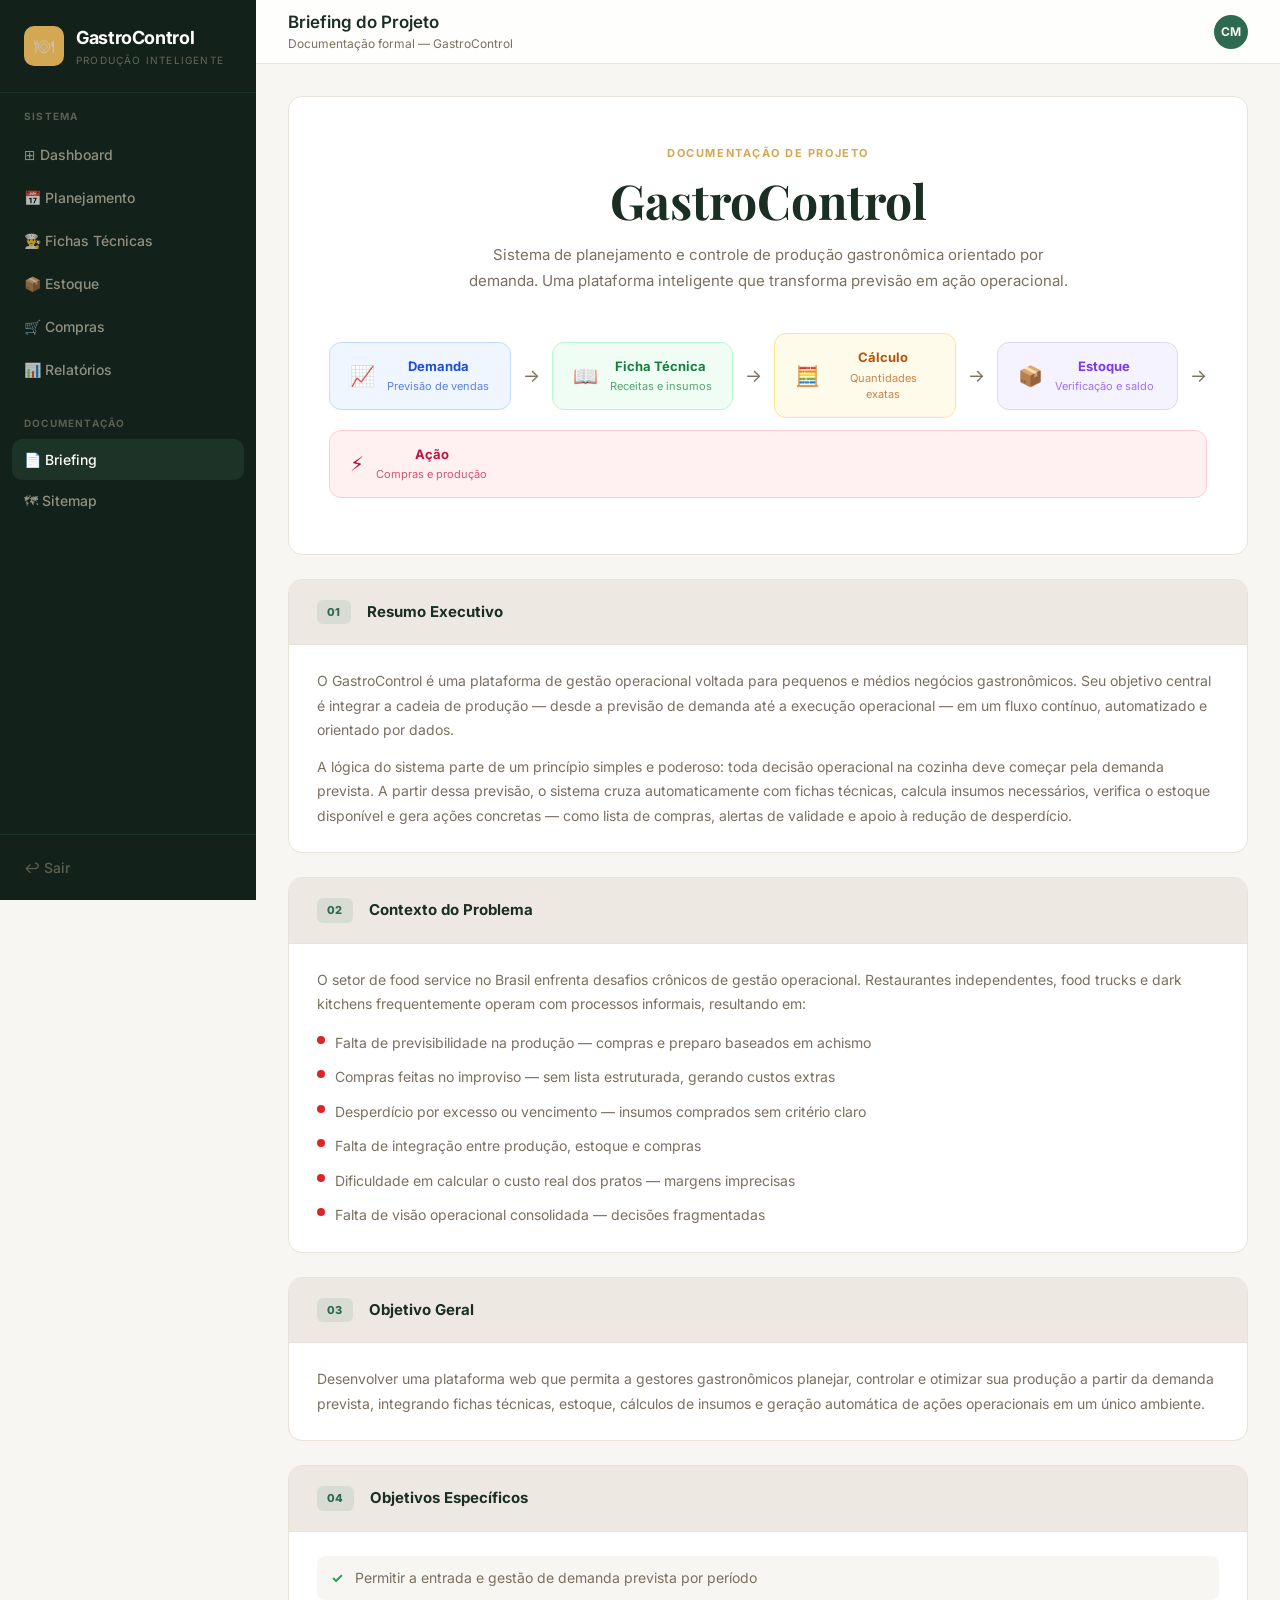
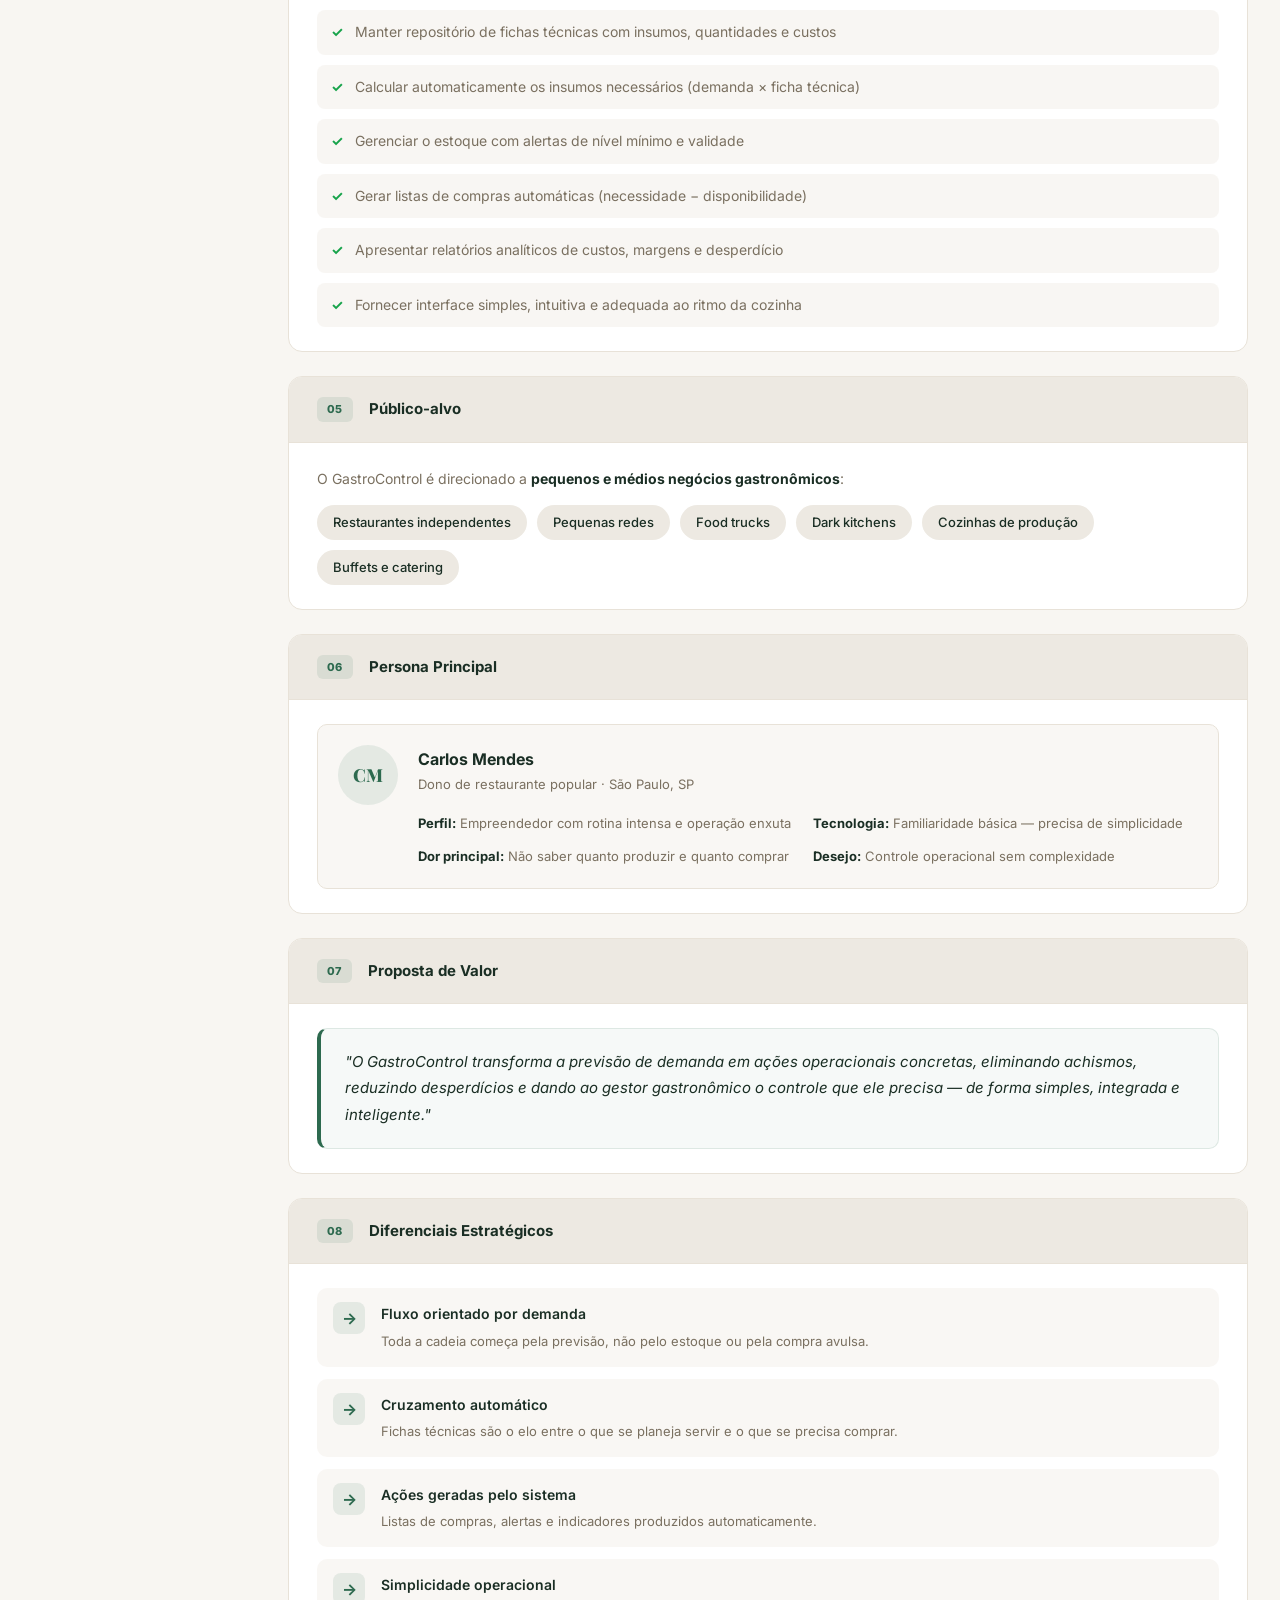
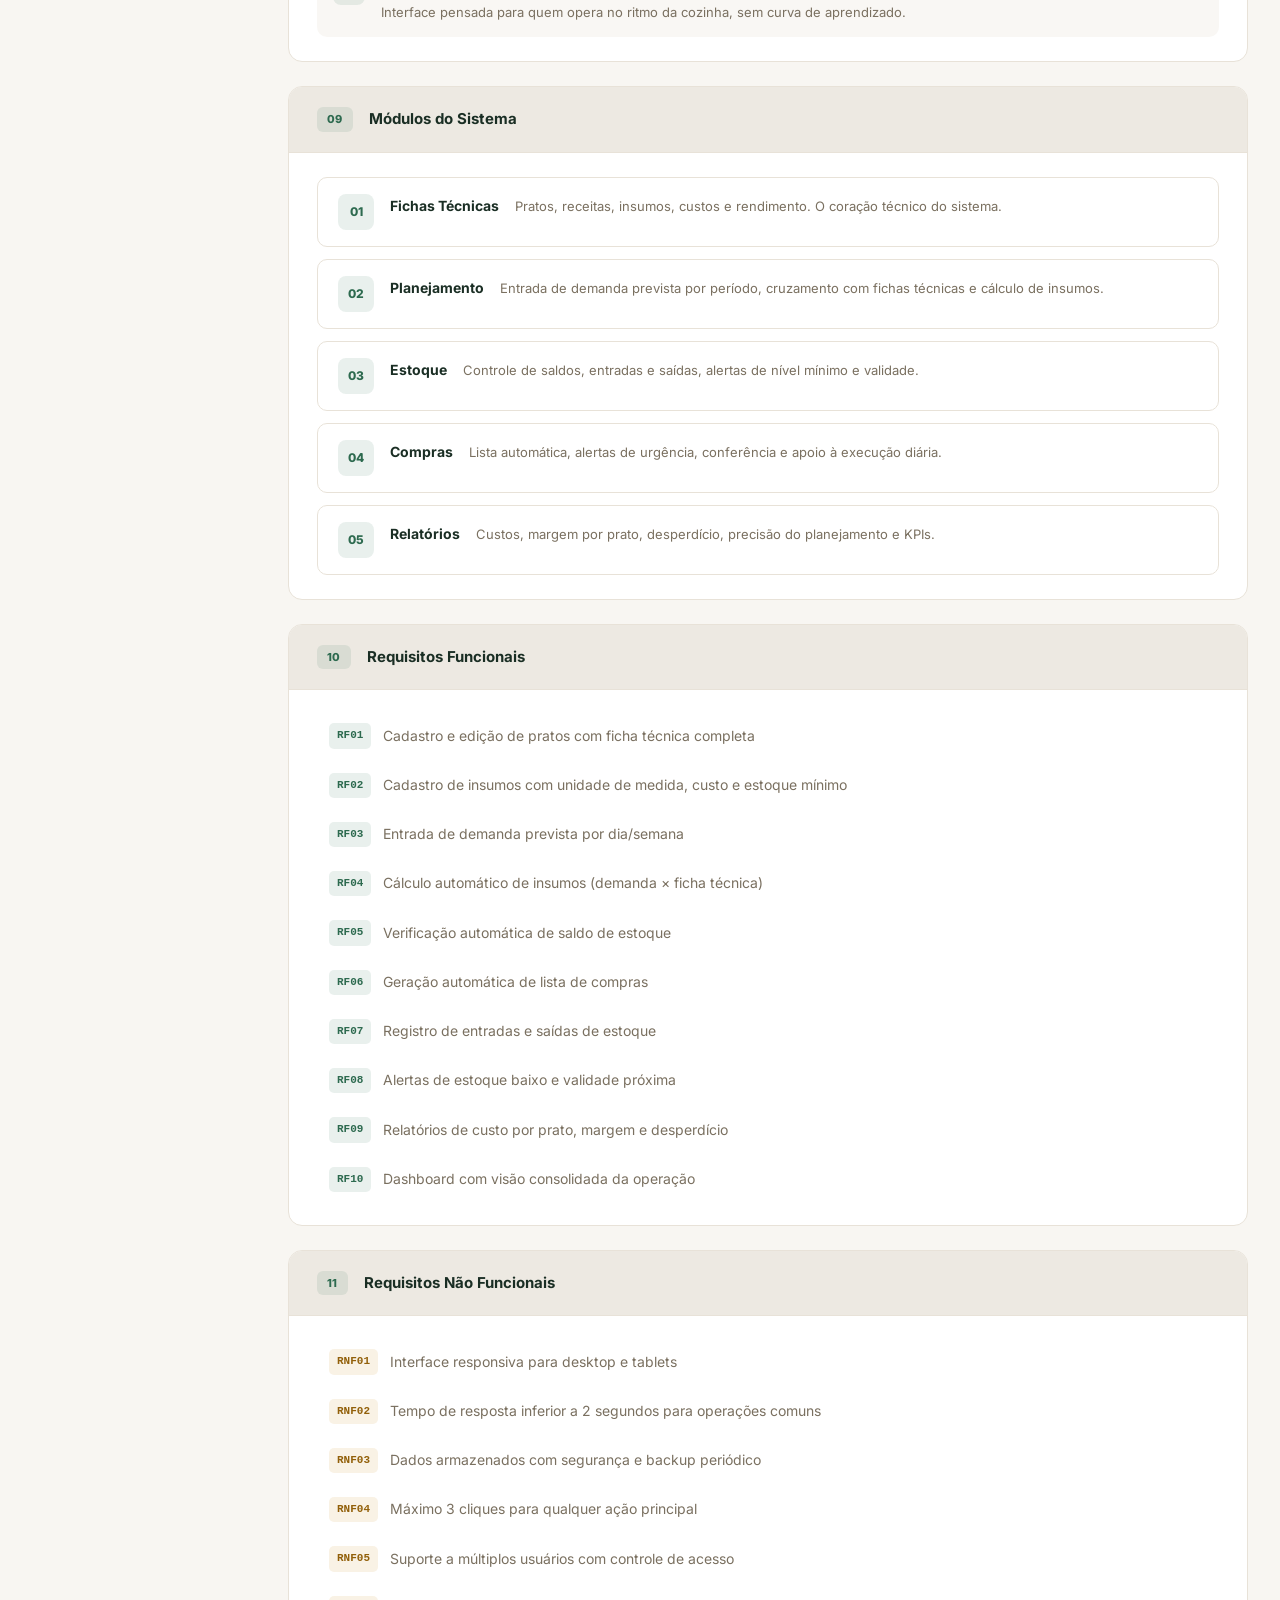
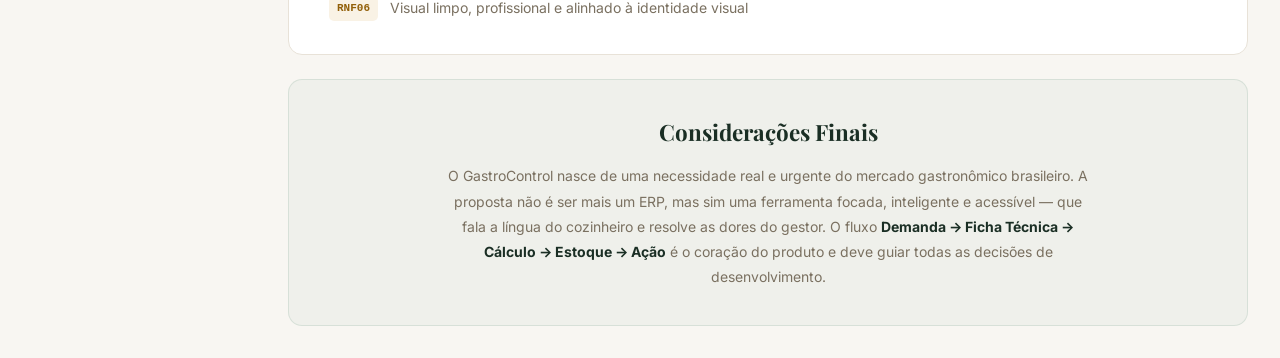
==== briefing.html @ 7a4ab34c "Initial commit: GastroControl prototype with all components" ====
<!DOCTYPE html>
<html lang="pt-BR">
<head>
  <meta charset="UTF-8" />
  <meta name="viewport" content="width=device-width, initial-scale=1.0" />
  <title>GastroControl — Briefing</title>
  <link rel="stylesheet" href="css/style.css" />
  <link href="https://fonts.googleapis.com/css2?family=Inter:wght@300;400;500;600;700;800&family=Playfair+Display:wght@400;500;600;700&display=swap" rel="stylesheet" />
</head>
<body class="app-page">

  <aside class="sidebar">
    <div class="sidebar__brand">
      <div class="brand-icon">🍽</div>
      <div>
        <div class="brand-name">GastroControl</div>
        <div class="brand-tagline">Produção inteligente</div>
      </div>
    </div>
    <nav class="sidebar__nav">
      <p class="nav-section-label">Sistema</p>
      <a href="dashboard.html" class="nav-item">⊞ Dashboard</a>
      <a href="planejamento.html" class="nav-item">📅 Planejamento</a>
      <a href="pratos.html" class="nav-item">👨‍🍳 Fichas Técnicas</a>
      <a href="estoque.html" class="nav-item">📦 Estoque</a>
      <a href="compras.html" class="nav-item">🛒 Compras</a>
      <a href="relatorios.html" class="nav-item">📊 Relatórios</a>
      <div style="margin-top: 24px;">
        <p class="nav-section-label">Documentação</p>
        <a href="briefing.html" class="nav-item active">📄 Briefing</a>
        <a href="sitemap.html" class="nav-item">🗺 Sitemap</a>
      </div>
    </nav>
    <div class="sidebar__footer">
      <a href="index.html" class="nav-item nav-item--logout">↩ Sair</a>
    </div>
  </aside>

  <main class="main-content">
    <header class="app-header">
      <div class="header-left">
        <h2 class="header-title">Briefing do Projeto</h2>
        <p class="header-subtitle">Documentação formal — GastroControl</p>
      </div>
      <div class="header-right">
        <div class="user-avatar">CM</div>
      </div>
    </header>

    <div class="page-content">

      <!-- Hero do briefing -->
      <div class="briefing-hero">
        <p class="briefing-hero__eyebrow">Documentação de Projeto</p>
        <h1 class="briefing-hero__title">GastroControl</h1>
        <p class="briefing-hero__sub">
          Sistema de planejamento e controle de produção gastronômica orientado por demanda.
          Uma plataforma inteligente que transforma previsão em ação operacional.
        </p>
        <!-- Fluxo central -->
        <div class="flow-diagram" style="justify-content: center; margin-top: 24px;">
          <div class="flow-step flow-step--blue"><span class="flow-step__icon">📈</span><div><div class="flow-step__title">Demanda</div><div class="flow-step__desc">Previsão de vendas</div></div></div>
          <span class="flow-arrow">→</span>
          <div class="flow-step flow-step--green"><span class="flow-step__icon">📖</span><div><div class="flow-step__title">Ficha Técnica</div><div class="flow-step__desc">Receitas e insumos</div></div></div>
          <span class="flow-arrow">→</span>
          <div class="flow-step flow-step--amber"><span class="flow-step__icon">🧮</span><div><div class="flow-step__title">Cálculo</div><div class="flow-step__desc">Quantidades exatas</div></div></div>
          <span class="flow-arrow">→</span>
          <div class="flow-step flow-step--purple"><span class="flow-step__icon">📦</span><div><div class="flow-step__title">Estoque</div><div class="flow-step__desc">Verificação e saldo</div></div></div>
          <span class="flow-arrow">→</span>
          <div class="flow-step flow-step--rose"><span class="flow-step__icon">⚡</span><div><div class="flow-step__title">Ação</div><div class="flow-step__desc">Compras e produção</div></div></div>
        </div>
      </div>

      <!-- Seção 01: Resumo Executivo -->
      <div class="briefing-section">
        <div class="briefing-section__header">
          <div class="briefing-section__num">01</div>
          <div>
            <p class="briefing-section__eyebrow">Resumo Executivo</p>
          </div>
        </div>
        <div class="briefing-section__body">
          <p>O GastroControl é uma plataforma de gestão operacional voltada para pequenos e médios negócios gastronômicos. Seu objetivo central é integrar a cadeia de produção — desde a previsão de demanda até a execução operacional — em um fluxo contínuo, automatizado e orientado por dados.</p>
          <p style="margin-top:12px;">A lógica do sistema parte de um princípio simples e poderoso: toda decisão operacional na cozinha deve começar pela demanda prevista. A partir dessa previsão, o sistema cruza automaticamente com fichas técnicas, calcula insumos necessários, verifica o estoque disponível e gera ações concretas — como lista de compras, alertas de validade e apoio à redução de desperdício.</p>
        </div>
      </div>

      <!-- Seção 02: Problema -->
      <div class="briefing-section">
        <div class="briefing-section__header">
          <div class="briefing-section__num">02</div>
          <div><p class="briefing-section__eyebrow">Contexto do Problema</p></div>
        </div>
        <div class="briefing-section__body">
          <p>O setor de food service no Brasil enfrenta desafios crônicos de gestão operacional. Restaurantes independentes, food trucks e dark kitchens frequentemente operam com processos informais, resultando em:</p>
          <ul class="briefing-list">
            <li><span class="briefing-list__dot briefing-list__dot--red"></span>Falta de previsibilidade na produção — compras e preparo baseados em achismo</li>
            <li><span class="briefing-list__dot briefing-list__dot--red"></span>Compras feitas no improviso — sem lista estruturada, gerando custos extras</li>
            <li><span class="briefing-list__dot briefing-list__dot--red"></span>Desperdício por excesso ou vencimento — insumos comprados sem critério claro</li>
            <li><span class="briefing-list__dot briefing-list__dot--red"></span>Falta de integração entre produção, estoque e compras</li>
            <li><span class="briefing-list__dot briefing-list__dot--red"></span>Dificuldade em calcular o custo real dos pratos — margens imprecisas</li>
            <li><span class="briefing-list__dot briefing-list__dot--red"></span>Falta de visão operacional consolidada — decisões fragmentadas</li>
          </ul>
        </div>
      </div>

      <!-- Seção 03: Objetivo Geral -->
      <div class="briefing-section">
        <div class="briefing-section__header">
          <div class="briefing-section__num">03</div>
          <div><p class="briefing-section__eyebrow">Objetivo Geral</p></div>
        </div>
        <div class="briefing-section__body">
          <p>Desenvolver uma plataforma web que permita a gestores gastronômicos planejar, controlar e otimizar sua produção a partir da demanda prevista, integrando fichas técnicas, estoque, cálculos de insumos e geração automática de ações operacionais em um único ambiente.</p>
        </div>
      </div>

      <!-- Seção 04: Objetivos Específicos -->
      <div class="briefing-section">
        <div class="briefing-section__header">
          <div class="briefing-section__num">04</div>
          <div><p class="briefing-section__eyebrow">Objetivos Específicos</p></div>
        </div>
        <div class="briefing-section__body">
          <div class="briefing-checklist">
            <div class="briefing-check-item"><span class="briefing-check">✓</span>Permitir a entrada e gestão de demanda prevista por período</div>
            <div class="briefing-check-item"><span class="briefing-check">✓</span>Manter repositório de fichas técnicas com insumos, quantidades e custos</div>
            <div class="briefing-check-item"><span class="briefing-check">✓</span>Calcular automaticamente os insumos necessários (demanda × ficha técnica)</div>
            <div class="briefing-check-item"><span class="briefing-check">✓</span>Gerenciar o estoque com alertas de nível mínimo e validade</div>
            <div class="briefing-check-item"><span class="briefing-check">✓</span>Gerar listas de compras automáticas (necessidade − disponibilidade)</div>
            <div class="briefing-check-item"><span class="briefing-check">✓</span>Apresentar relatórios analíticos de custos, margens e desperdício</div>
            <div class="briefing-check-item"><span class="briefing-check">✓</span>Fornecer interface simples, intuitiva e adequada ao ritmo da cozinha</div>
          </div>
        </div>
      </div>

      <!-- Seção 05: Público-alvo -->
      <div class="briefing-section">
        <div class="briefing-section__header">
          <div class="briefing-section__num">05</div>
          <div><p class="briefing-section__eyebrow">Público-alvo</p></div>
        </div>
        <div class="briefing-section__body">
          <p>O GastroControl é direcionado a <strong>pequenos e médios negócios gastronômicos</strong>:</p>
          <div class="briefing-tags">
            <span class="briefing-tag">Restaurantes independentes</span>
            <span class="briefing-tag">Pequenas redes</span>
            <span class="briefing-tag">Food trucks</span>
            <span class="briefing-tag">Dark kitchens</span>
            <span class="briefing-tag">Cozinhas de produção</span>
            <span class="briefing-tag">Buffets e catering</span>
          </div>
        </div>
      </div>

      <!-- Seção 06: Persona -->
      <div class="briefing-section">
        <div class="briefing-section__header">
          <div class="briefing-section__num">06</div>
          <div><p class="briefing-section__eyebrow">Persona Principal</p></div>
        </div>
        <div class="briefing-section__body">
          <div class="persona-card">
            <div class="persona-avatar">CM</div>
            <div class="persona-info">
              <div class="persona-name">Carlos Mendes</div>
              <div class="persona-role">Dono de restaurante popular · São Paulo, SP</div>
              <div class="persona-grid">
                <div class="persona-item"><strong>Perfil:</strong> Empreendedor com rotina intensa e operação enxuta</div>
                <div class="persona-item"><strong>Tecnologia:</strong> Familiaridade básica — precisa de simplicidade</div>
                <div class="persona-item"><strong>Dor principal:</strong> Não saber quanto produzir e quanto comprar</div>
                <div class="persona-item"><strong>Desejo:</strong> Controle operacional sem complexidade</div>
              </div>
            </div>
          </div>
        </div>
      </div>

      <!-- Seção 07: Proposta de Valor -->
      <div class="briefing-section">
        <div class="briefing-section__header">
          <div class="briefing-section__num">07</div>
          <div><p class="briefing-section__eyebrow">Proposta de Valor</p></div>
        </div>
        <div class="briefing-section__body">
          <div class="briefing-quote">
            "O GastroControl transforma a previsão de demanda em ações operacionais concretas, eliminando achismos, reduzindo desperdícios e dando ao gestor gastronômico o controle que ele precisa — de forma simples, integrada e inteligente."
          </div>
        </div>
      </div>

      <!-- Seção 08: Diferencial -->
      <div class="briefing-section">
        <div class="briefing-section__header">
          <div class="briefing-section__num">08</div>
          <div><p class="briefing-section__eyebrow">Diferenciais Estratégicos</p></div>
        </div>
        <div class="briefing-section__body">
          <div class="briefing-differentials">
            <div class="differential-item">
              <div class="differential-icon">→</div>
              <div>
                <div class="differential-title">Fluxo orientado por demanda</div>
                <div class="differential-desc">Toda a cadeia começa pela previsão, não pelo estoque ou pela compra avulsa.</div>
              </div>
            </div>
            <div class="differential-item">
              <div class="differential-icon">→</div>
              <div>
                <div class="differential-title">Cruzamento automático</div>
                <div class="differential-desc">Fichas técnicas são o elo entre o que se planeja servir e o que se precisa comprar.</div>
              </div>
            </div>
            <div class="differential-item">
              <div class="differential-icon">→</div>
              <div>
                <div class="differential-title">Ações geradas pelo sistema</div>
                <div class="differential-desc">Listas de compras, alertas e indicadores produzidos automaticamente.</div>
              </div>
            </div>
            <div class="differential-item">
              <div class="differential-icon">→</div>
              <div>
                <div class="differential-title">Simplicidade operacional</div>
                <div class="differential-desc">Interface pensada para quem opera no ritmo da cozinha, sem curva de aprendizado.</div>
              </div>
            </div>
          </div>
        </div>
      </div>

      <!-- Seção 09: Módulos -->
      <div class="briefing-section">
        <div class="briefing-section__header">
          <div class="briefing-section__num">09</div>
          <div><p class="briefing-section__eyebrow">Módulos do Sistema</p></div>
        </div>
        <div class="briefing-section__body">
          <div class="modules-grid">
            <div class="module-card">
              <div class="module-num">01</div>
              <div class="module-name">Fichas Técnicas</div>
              <div class="module-desc">Pratos, receitas, insumos, custos e rendimento. O coração técnico do sistema.</div>
            </div>
            <div class="module-card">
              <div class="module-num">02</div>
              <div class="module-name">Planejamento</div>
              <div class="module-desc">Entrada de demanda prevista por período, cruzamento com fichas técnicas e cálculo de insumos.</div>
            </div>
            <div class="module-card">
              <div class="module-num">03</div>
              <div class="module-name">Estoque</div>
              <div class="module-desc">Controle de saldos, entradas e saídas, alertas de nível mínimo e validade.</div>
            </div>
            <div class="module-card">
              <div class="module-num">04</div>
              <div class="module-name">Compras</div>
              <div class="module-desc">Lista automática, alertas de urgência, conferência e apoio à execução diária.</div>
            </div>
            <div class="module-card">
              <div class="module-num">05</div>
              <div class="module-name">Relatórios</div>
              <div class="module-desc">Custos, margem por prato, desperdício, precisão do planejamento e KPIs.</div>
            </div>
          </div>
        </div>
      </div>

      <!-- Seção 10: Requisitos Funcionais -->
      <div class="briefing-section">
        <div class="briefing-section__header">
          <div class="briefing-section__num">10</div>
          <div><p class="briefing-section__eyebrow">Requisitos Funcionais</p></div>
        </div>
        <div class="briefing-section__body">
          <div class="req-list">
            <div class="req-item"><span class="req-code">RF01</span> Cadastro e edição de pratos com ficha técnica completa</div>
            <div class="req-item"><span class="req-code">RF02</span> Cadastro de insumos com unidade de medida, custo e estoque mínimo</div>
            <div class="req-item"><span class="req-code">RF03</span> Entrada de demanda prevista por dia/semana</div>
            <div class="req-item"><span class="req-code">RF04</span> Cálculo automático de insumos (demanda × ficha técnica)</div>
            <div class="req-item"><span class="req-code">RF05</span> Verificação automática de saldo de estoque</div>
            <div class="req-item"><span class="req-code">RF06</span> Geração automática de lista de compras</div>
            <div class="req-item"><span class="req-code">RF07</span> Registro de entradas e saídas de estoque</div>
            <div class="req-item"><span class="req-code">RF08</span> Alertas de estoque baixo e validade próxima</div>
            <div class="req-item"><span class="req-code">RF09</span> Relatórios de custo por prato, margem e desperdício</div>
            <div class="req-item"><span class="req-code">RF10</span> Dashboard com visão consolidada da operação</div>
          </div>
        </div>
      </div>

      <!-- Seção 11: Requisitos Não Funcionais -->
      <div class="briefing-section">
        <div class="briefing-section__header">
          <div class="briefing-section__num">11</div>
          <div><p class="briefing-section__eyebrow">Requisitos Não Funcionais</p></div>
        </div>
        <div class="briefing-section__body">
          <div class="req-list">
            <div class="req-item"><span class="req-code req-code--accent">RNF01</span> Interface responsiva para desktop e tablets</div>
            <div class="req-item"><span class="req-code req-code--accent">RNF02</span> Tempo de resposta inferior a 2 segundos para operações comuns</div>
            <div class="req-item"><span class="req-code req-code--accent">RNF03</span> Dados armazenados com segurança e backup periódico</div>
            <div class="req-item"><span class="req-code req-code--accent">RNF04</span> Máximo 3 cliques para qualquer ação principal</div>
            <div class="req-item"><span class="req-code req-code--accent">RNF05</span> Suporte a múltiplos usuários com controle de acesso</div>
            <div class="req-item"><span class="req-code req-code--accent">RNF06</span> Visual limpo, profissional e alinhado à identidade visual</div>
          </div>
        </div>
      </div>

      <!-- Considerações finais -->
      <div class="briefing-closing">
        <h3 class="briefing-closing__title">Considerações Finais</h3>
        <p class="briefing-closing__text">
          O GastroControl nasce de uma necessidade real e urgente do mercado gastronômico brasileiro.
          A proposta não é ser mais um ERP, mas sim uma ferramenta focada, inteligente e acessível —
          que fala a língua do cozinheiro e resolve as dores do gestor. O fluxo
          <strong>Demanda → Ficha Técnica → Cálculo → Estoque → Ação</strong>
          é o coração do produto e deve guiar todas as decisões de desenvolvimento.
        </p>
      </div>

    </div>
  </main>

  <script defer src="js/app.js"></script>
</body>
</html>
---- css/style.css ----
/* ============================================
   GASTROCONTROL — CSS GLOBAL
   Design system completo para o protótipo
   ============================================ */

/* -- Google Fonts (fallback local) -- */
@import url('https://fonts.googleapis.com/css2?family=Inter:wght@300;400;500;600;700;800&family=Playfair+Display:wght@400;500;600;700&display=swap');

/* -- Reset e Base -- */
*, *::before, *::after {
  box-sizing: border-box;
  margin: 0;
  padding: 0;
}

:root {
  /* Paleta */
  --color-bg:          #F8F6F2;
  --color-card:        #FFFFFF;
  --color-border:      #E8E2D8;
  --color-primary:     #2D6A4F;
  --color-primary-fg:  #F8F6F2;
  --color-accent:      #D4A853;
  --color-accent-fg:   #1A2E24;
  --color-muted:       #EDE9E2;
  --color-muted-fg:    #7A7060;
  --color-foreground:  #1A2E24;
  --color-danger:      #DC2626;
  --color-warning:     #D97706;
  --color-success:     #16A34A;

  /* Sidebar */
  --sidebar-bg:        #12211A;
  --sidebar-fg:        #C8BFA8;
  --sidebar-active:    #1E3328;
  --sidebar-accent:    #D4A853;
  --sidebar-border:    #1E3328;

  /* Tipografia */
  --font-body:   'Inter', system-ui, sans-serif;
  --font-display:'Playfair Display', Georgia, serif;

  /* Espaçamento */
  --radius:      10px;
  --radius-lg:   14px;
  --sidebar-w:   256px;
  --header-h:    64px;
}

html { font-size: 16px; }

body {
  font-family: var(--font-body);
  background: var(--color-bg);
  color: var(--color-foreground);
  line-height: 1.5;
  -webkit-font-smoothing: antialiased;
}

a { text-decoration: none; color: inherit; }

/* ============================================
   UTILITÁRIOS
   ============================================ */
.text-center   { text-align: center; }
.text-right    { text-align: right; }
.text-muted    { color: var(--color-muted-fg); }
.font-bold     { font-weight: 700; }
.font-medium   { font-weight: 500; }
.line-through  { text-decoration: line-through; }

/* ============================================
   PÁGINA DE LOGIN
   ============================================ */
.login-page {
  background: var(--color-bg);
  min-height: 100vh;
}

.login-wrapper {
  display: flex;
  min-height: 100vh;
}

/* Painel esquerdo */
.login-left {
  display: none;
  width: 50%;
  background: var(--color-primary);
  position: relative;
  overflow: hidden;
  flex-direction: column;
  justify-content: space-between;
}

@media (min-width: 1024px) {
  .login-left { display: flex; }
}

.login-left__bg {
  position: absolute;
  inset: 0;
  pointer-events: none;
}

.login-left__bg::before,
.login-left__bg::after {
  content: '';
  position: absolute;
  border-radius: 50%;
  border: 1px solid rgba(248,246,242,0.15);
}
.login-left__bg::before { width: 500px; height: 500px; top: -80px; left: -100px; }
.login-left__bg::after  { width: 700px; height: 700px; bottom: -200px; right: -200px; }

.login-left__content {
  position: relative;
  z-index: 1;
  padding: 48px;
  display: flex;
  flex-direction: column;
  justify-content: space-between;
  height: 100%;
}

.login-left__hero h2 {
  font-family: var(--font-display);
  font-size: 2.5rem;
  color: #fff;
  line-height: 1.2;
  margin-bottom: 16px;
}

.login-left__hero p {
  color: rgba(255,255,255,0.7);
  max-width: 400px;
  line-height: 1.7;
  margin-bottom: 24px;
}

.login-left__footer {
  font-size: 12px;
  color: rgba(255,255,255,0.35);
}

/* Flow pills */
.flow-pills {
  display: flex;
  align-items: center;
  flex-wrap: wrap;
  gap: 8px;
}

.pill {
  padding: 4px 12px;
  border-radius: 999px;
  background: rgba(212,168,83,0.2);
  color: var(--color-accent);
  font-size: 13px;
  font-weight: 600;
}

.pill-arrow {
  color: rgba(255,255,255,0.35);
  font-size: 13px;
}

/* Brand */
.brand {
  display: flex;
  align-items: center;
  gap: 12px;
  margin-bottom: 64px;
}

.brand-icon {
  width: 40px;
  height: 40px;
  border-radius: 10px;
  background: var(--color-accent);
  display: flex;
  align-items: center;
  justify-content: center;
  font-size: 20px;
  flex-shrink: 0;
}

.brand-name {
  font-size: 18px;
  font-weight: 700;
  color: #fff;
  letter-spacing: -0.02em;
}

.brand-tagline {
  font-size: 10px;
  text-transform: uppercase;
  letter-spacing: 0.12em;
  color: var(--color-sidebar-fg, rgba(255,255,255,0.4));
  margin-top: 2px;
}

/* Painel direito */
.login-right {
  flex: 1;
  display: flex;
  align-items: center;
  justify-content: center;
  padding: 32px;
}

.login-form-wrapper {
  width: 100%;
  max-width: 400px;
}

.login-form-wrapper h1 {
  font-size: 1.75rem;
  font-weight: 700;
  color: var(--color-foreground);
  margin-bottom: 8px;
}

.login-subtitle {
  color: var(--color-muted-fg);
  margin-bottom: 32px;
  font-size: 15px;
}

.login-mobile-brand {
  display: flex;
  align-items: center;
  gap: 10px;
  margin-bottom: 32px;
}
.login-mobile-brand .brand-name { color: var(--color-foreground); }
.login-mobile-brand .brand-icon { background: var(--color-primary); }

@media (min-width: 1024px) {
  .login-mobile-brand { display: none; }
}

/* Form */
.login-form { display: flex; flex-direction: column; gap: 20px; }

.form-group {
  display: flex;
  flex-direction: column;
  gap: 6px;
}

.form-group label {
  font-size: 14px;
  font-weight: 500;
  color: var(--color-foreground);
}

.form-row {
  display: flex;
  align-items: center;
  justify-content: space-between;
  font-size: 14px;
}

.checkbox-label {
  display: flex;
  align-items: center;
  gap: 8px;
  cursor: pointer;
  color: var(--color-muted-fg);
}

.login-register {
  margin-top: 24px;
  text-align: center;
  font-size: 14px;
  color: var(--color-muted-fg);
}

/* ============================================
   APP LAYOUT (páginas internas)
   ============================================ */
.app-page {
  display: flex;
  min-height: 100vh;
}

/* -- Sidebar -- */
.sidebar {
  position: fixed;
  top: 0; left: 0; bottom: 0;
  width: var(--sidebar-w);
  background: var(--sidebar-bg);
  color: var(--sidebar-fg);
  display: flex;
  flex-direction: column;
  z-index: 100;
}

.sidebar__brand {
  display: flex;
  align-items: center;
  gap: 12px;
  padding: 24px;
  border-bottom: 1px solid var(--sidebar-border);
}

.sidebar__brand .brand-tagline {
  color: rgba(200,191,168,0.45);
}

.sidebar__nav {
  flex: 1;
  padding: 16px 12px;
  display: flex;
  flex-direction: column;
  gap: 2px;
  overflow-y: auto;
}

.nav-section-label {
  font-size: 10px;
  font-weight: 700;
  text-transform: uppercase;
  letter-spacing: 0.12em;
  color: rgba(200,191,168,0.4);
  padding: 0 12px;
  margin-bottom: 8px;
}

.nav-item {
  display: flex;
  align-items: center;
  gap: 10px;
  padding: 10px 12px;
  border-radius: var(--radius);
  font-size: 14px;
  font-weight: 500;
  color: rgba(200,191,168,0.7);
  cursor: pointer;
  transition: all 0.15s ease;
}

.nav-item:hover {
  color: #fff;
  background: var(--sidebar-active);
}

.nav-item.active {
  color: #fff;
  background: var(--sidebar-active);
}

.nav-item.active .nav-icon,
.nav-item:hover .nav-icon {
  color: var(--sidebar-accent);
}

.nav-icon {
  font-size: 16px;
  flex-shrink: 0;
}

.nav-item--logout {
  color: rgba(200,191,168,0.4);
}

.sidebar__footer {
  padding: 12px;
  border-top: 1px solid var(--sidebar-border);
}

/* -- Header -- */
.main-content {
  margin-left: var(--sidebar-w);
  flex: 1;
  display: flex;
  flex-direction: column;
  min-height: 100vh;
}

.app-header {
  position: sticky;
  top: 0;
  height: var(--header-h);
  background: rgba(255,255,255,0.85);
  backdrop-filter: blur(8px);
  border-bottom: 1px solid var(--color-border);
  display: flex;
  align-items: center;
  justify-content: space-between;
  padding: 0 32px;
  z-index: 50;
}

.header-title {
  font-size: 17px;
  font-weight: 600;
  color: var(--color-foreground);
}

.header-subtitle {
  font-size: 12px;
  color: var(--color-muted-fg);
}

.header-right {
  display: flex;
  align-items: center;
  gap: 16px;
}

/* -- User avatar -- */
.user-avatar {
  width: 34px;
  height: 34px;
  border-radius: 50%;
  background: var(--color-primary);
  color: var(--color-primary-fg);
  display: flex;
  align-items: center;
  justify-content: center;
  font-size: 12px;
  font-weight: 700;
  cursor: pointer;
}

.user-info {
  display: flex;
  align-items: center;
  gap: 10px;
}

.user-name {
  font-size: 14px;
  font-weight: 500;
  color: var(--color-foreground);
}

.user-role {
  font-size: 11px;
  color: var(--color-muted-fg);
}

/* -- Page content -- */
.page-content {
  padding: 32px;
  display: flex;
  flex-direction: column;
  gap: 24px;
  flex: 1;
}

/* ============================================
   COMPONENTES: INPUTS
   ============================================ */
.input {
  width: 100%;
  padding: 12px 16px;
  border-radius: var(--radius);
  background: var(--color-muted);
  border: 1px solid var(--color-border);
  font-size: 14px;
  font-family: var(--font-body);
  color: var(--color-foreground);
  outline: none;
  transition: border-color 0.15s, box-shadow 0.15s;
}

.input:focus {
  border-color: rgba(45,106,79,0.4);
  box-shadow: 0 0 0 3px rgba(45,106,79,0.08);
}

.input::placeholder { color: rgba(122,112,96,0.6); }

.input--search {
  padding-left: 36px;
  width: 280px;
}

/* ============================================
   COMPONENTES: BOTÕES
   ============================================ */
.btn {
  display: inline-flex;
  align-items: center;
  gap: 8px;
  padding: 10px 18px;
  border-radius: var(--radius);
  font-size: 14px;
  font-weight: 600;
  font-family: var(--font-body);
  cursor: pointer;
  border: none;
  transition: opacity 0.15s, background 0.15s;
}

.btn-primary {
  background: var(--color-primary);
  color: var(--color-primary-fg);
}

.btn-primary:hover { opacity: 0.88; }

.btn-ghost {
  background: transparent;
  color: var(--color-muted-fg);
  border: 1px solid var(--color-border);
}

.btn-ghost:hover {
  background: var(--color-muted);
  color: var(--color-foreground);
}

.btn-full { width: 100%; justify-content: center; }

.btn-sm { padding: 6px 14px; font-size: 13px; }

.link {
  color: var(--color-primary);
  font-weight: 500;
  cursor: pointer;
}
.link:hover { text-decoration: underline; }

/* ============================================
   COMPONENTES: CARDS
   ============================================ */
.card {
  background: var(--color-card);
  border: 1px solid var(--color-border);
  border-radius: var(--radius-lg);
  padding: 24px;
  transition: box-shadow 0.2s;
}

.card:hover { box-shadow: 0 4px 24px rgba(45,106,79,0.06); }

.card--no-pad { padding: 0; overflow: hidden; }

.card--wide { flex: 1; }

.card__header {
  display: flex;
  align-items: center;
  justify-content: space-between;
  margin-bottom: 20px;
}

.card__header--pad { padding: 20px 24px; border-bottom: 1px solid var(--color-border); }

.card__title {
  font-size: 14px;
  font-weight: 600;
  color: var(--color-foreground);
  display: flex;
  align-items: center;
  gap: 8px;
}

.card__meta { font-size: 12px; color: var(--color-muted-fg); }

.card__link {
  font-size: 13px;
  color: var(--color-primary);
  font-weight: 500;
  cursor: pointer;
}

/* ============================================
   COMPONENTES: BADGES / STATUS
   ============================================ */
.badge {
  display: inline-flex;
  align-items: center;
  gap: 4px;
  padding: 3px 10px;
  border-radius: 999px;
  font-size: 12px;
  font-weight: 600;
}

.badge--green  { background: #F0FDF4; color: #15803D; }
.badge--amber  { background: #FFFBEB; color: #B45309; }
.badge--red    { background: #FEF2F2; color: #DC2626; }
.badge--gray   { background: var(--color-muted); color: var(--color-muted-fg); }
.badge--xs     { font-size: 10px; padding: 2px 7px; }

/* ============================================
   COMPONENTES: STAT CARDS
   ============================================ */
.stat-card {
  background: var(--color-card);
  border: 1px solid var(--color-border);
  border-radius: var(--radius-lg);
  padding: 20px;
  display: flex;
  flex-direction: column;
  gap: 4px;
  transition: box-shadow 0.2s;
}

.stat-card:hover { box-shadow: 0 4px 20px rgba(45,106,79,0.07); }

.stat-card__top {
  display: flex;
  align-items: flex-start;
  justify-content: space-between;
  margin-bottom: 12px;
}

.stat-card__icon {
  width: 40px;
  height: 40px;
  border-radius: 10px;
  display: flex;
  align-items: center;
  justify-content: center;
  font-size: 18px;
  flex-shrink: 0;
}

.stat-card__icon--green  { background: #D1FAE5; }
.stat-card__icon--emerald{ background: #ECFDF5; }
.stat-card__icon--amber  { background: #FEF3C7; }
.stat-card__icon--purple { background: #F3E8FF; }
.stat-card__icon--red    { background: #FEE2E2; }

.stat-card__value {
  font-size: 26px;
  font-weight: 800;
  color: var(--color-foreground);
  line-height: 1;
}

.stat-card__value--green { color: var(--color-success); }

.stat-card__label {
  font-size: 13px;
  color: var(--color-muted-fg);
}

.stat-card__trend { font-size: 12px; }
.stat-card__trend--up { color: var(--color-success); }

.stat-badge {
  font-size: 12px;
  font-weight: 700;
  padding: 3px 9px;
  border-radius: 999px;
}

.stat-badge--up   { background: #F0FDF4; color: #15803D; }
.stat-badge--down { background: #FEF2F2; color: #DC2626; }

/* ============================================
   COMPONENTES: METRIC CARDS
   ============================================ */
.metric-card {
  background: var(--color-card);
  border: 1px solid var(--color-border);
  border-radius: var(--radius-lg);
  padding: 24px;
  text-align: center;
}

.metric-value {
  font-size: 2rem;
  font-weight: 800;
  line-height: 1;
}

.metric-value--primary { color: var(--color-primary); }
.metric-value--accent  { color: var(--color-accent); }
.metric-value--emerald { color: #059669; }

.metric-label {
  font-size: 13px;
  color: var(--color-muted-fg);
  margin: 8px 0 12px;
}

/* ============================================
   COMPONENTES: PROGRESS BARS
   ============================================ */
.progress-bar {
  height: 6px;
  background: var(--color-muted);
  border-radius: 999px;
  overflow: hidden;
}

.progress-fill {
  height: 100%;
  border-radius: 999px;
  background: var(--color-primary);
  transition: width 0.5s ease;
}

.progress-fill--accent  { background: var(--color-accent); }
.progress-fill--emerald { background: #10B981; }

/* ============================================
   COMPONENTES: TABELAS
   ============================================ */
.table-scroll { overflow-x: auto; }

.table {
  width: 100%;
  border-collapse: collapse;
  font-size: 14px;
}

.table thead tr {
  background: var(--color-muted);
}

.table th {
  padding: 12px 20px;
  font-size: 12px;
  font-weight: 600;
  color: var(--color-muted-fg);
  text-transform: uppercase;
  letter-spacing: 0.04em;
  text-align: left;
  white-space: nowrap;
}

.table td {
  padding: 14px 20px;
  border-bottom: 1px solid rgba(232,226,216,0.5);
  vertical-align: middle;
}

.table tbody tr:last-child td { border-bottom: none; }

.table tbody tr:hover { background: rgba(248,246,242,0.7); }

.table--planning .th-dish { width: 200px; }
.table--planning .td-dish { font-weight: 500; }

.th-check { width: 40px; }

.dish-cell {
  display: flex;
  align-items: center;
  gap: 12px;
}

.dish-icon {
  width: 32px;
  height: 32px;
  border-radius: 8px;
  background: rgba(45,106,79,0.08);
  display: flex;
  align-items: center;
  justify-content: center;
  font-size: 16px;
  flex-shrink: 0;
}

.tr-urgent { background: rgba(254,242,242,0.4); }
.tr-done   { opacity: 0.55; }

/* Checkboxes */
.checkbox-empty {
  width: 20px; height: 20px;
  border: 2px solid var(--color-border);
  border-radius: 5px;
  background: var(--color-muted);
}

.checkbox-checked {
  width: 20px; height: 20px;
  border: 2px solid #86EFAC;
  border-radius: 5px;
  background: #DCFCE7;
  color: #16A34A;
  font-size: 13px;
  display: flex;
  align-items: center;
  justify-content: center;
  font-weight: 700;
}

/* ============================================
   COMPONENTES: ALERTAS
   ============================================ */
.alert-list {
  display: flex;
  flex-direction: column;
  gap: 12px;
}

.alert-item {
  display: flex;
  align-items: flex-start;
  gap: 12px;
  padding: 12px;
  border-radius: var(--radius);
  background: rgba(248,246,242,0.8);
}

.alert-dot {
  width: 8px; height: 8px;
  border-radius: 50%;
  margin-top: 5px;
  flex-shrink: 0;
}

.alert-dot--warning { background: var(--color-accent); }
.alert-dot--danger  { background: var(--color-danger); }
.alert-dot--info    { background: var(--color-primary); }

.alert-msg  { font-size: 13px; color: var(--color-foreground); }
.alert-time { font-size: 11px; color: var(--color-muted-fg); margin-top: 3px; }

/* ============================================
   COMPONENTES: SEARCH BOX
   ============================================ */
.search-box {
  position: relative;
}

.search-icon {
  position: absolute;
  left: 10px;
  top: 50%;
  transform: translateY(-50%);
  font-size: 14px;
  color: var(--color-muted-fg);
}

/* ============================================
   COMPONENTES: ICON BUTTON
   ============================================ */
.icon-btn {
  width: 36px; height: 36px;
  display: flex; align-items: center; justify-content: center;
  border-radius: var(--radius);
  border: 1px solid var(--color-border);
  background: var(--color-card);
  cursor: pointer;
  color: var(--color-muted-fg);
  font-size: 15px;
  transition: background 0.15s;
}

.icon-btn:hover { background: var(--color-muted); }

.notification-btn { position: relative; }

.notif-dot {
  position: absolute;
  top: 6px; right: 6px;
  width: 8px; height: 8px;
  border-radius: 50%;
  background: var(--color-accent);
  border: 2px solid white;
}

/* ============================================
   LAYOUTS DE GRID
   ============================================ */
.grid-2 {
  display: grid;
  grid-template-columns: repeat(2, 1fr);
  gap: 24px;
}

.grid-3 {
  display: grid;
  grid-template-columns: repeat(3, 1fr);
  gap: 20px;
}

.grid-4 {
  display: grid;
  grid-template-columns: repeat(4, 1fr);
  gap: 20px;
}

/* Alertas (1 col) + Tabela (2 col) */
.grid-3-1 {
  display: grid;
  grid-template-columns: 1fr 2fr;
  gap: 24px;
}

@media (max-width: 900px) {
  .grid-2  { grid-template-columns: 1fr; }
  .grid-3  { grid-template-columns: 1fr 1fr; }
  .grid-4  { grid-template-columns: 1fr 1fr; }
  .grid-3-1{ grid-template-columns: 1fr; }
}

@media (max-width: 600px) {
  .grid-3  { grid-template-columns: 1fr; }
  .grid-4  { grid-template-columns: 1fr; }
}

/* ============================================
   COMPONENTE: TOOLBAR
   ============================================ */
.toolbar {
  display: flex;
  align-items: center;
  justify-content: space-between;
  gap: 16px;
  flex-wrap: wrap;
}

.toolbar__left {
  display: flex;
  align-items: center;
  gap: 10px;
}

.date-picker-display {
  display: flex;
  align-items: center;
  gap: 8px;
  padding: 8px 16px;
  background: var(--color-card);
  border: 1px solid var(--color-border);
  border-radius: var(--radius);
  font-size: 14px;
  font-weight: 600;
  color: var(--color-foreground);
}

/* ============================================
   COMPONENTE: SECTION LABEL
   ============================================ */
.section-label {
  font-size: 10px;
  text-transform: uppercase;
  letter-spacing: 0.1em;
  font-weight: 700;
  color: var(--color-muted-fg);
  margin-bottom: 8px;
}

/* ============================================
   COMPONENTE: BIG NUMBER
   ============================================ */
.big-number {
  font-size: 1.75rem;
  font-weight: 800;
  color: var(--color-foreground);
  margin-top: 8px;
}

/* ============================================
   COMPONENTE: FLOW DIAGRAM
   ============================================ */
.flow-diagram {
  display: flex;
  align-items: center;
  gap: 12px;
  flex-wrap: wrap;
  padding: 16px 0 8px;
}

.flow-step {
  display: flex;
  align-items: center;
  gap: 12px;
  padding: 14px 20px;
  border-radius: 12px;
  border: 1px solid;
  min-width: 160px;
  flex: 1;
}

.flow-step__icon { font-size: 20px; flex-shrink: 0; }
.flow-step__title { font-size: 13px; font-weight: 700; }
.flow-step__desc  { font-size: 11px; opacity: 0.7; margin-top: 2px; }

.flow-step--blue   { background: #EFF6FF; border-color: #BFDBFE; color: #1D4ED8; }
.flow-step--green  { background: #F0FDF4; border-color: #BBF7D0; color: #15803D; }
.flow-step--amber  { background: #FFFBEB; border-color: #FDE68A; color: #B45309; }
.flow-step--purple { background: #F5F3FF; border-color: #DDD6FE; color: #7C3AED; }
.flow-step--rose   { background: #FFF1F2; border-color: #FECDD3; color: #BE123C; }

.flow-arrow {
  font-size: 18px;
  color: var(--color-muted-fg);
  flex-shrink: 0;
}

/* ============================================
   COMPONENTE: DISHES GRID (Fichas Técnicas)
   ============================================ */
.dishes-grid {
  display: grid;
  grid-template-columns: repeat(3, 1fr);
  gap: 20px;
}

@media (max-width: 1100px) { .dishes-grid { grid-template-columns: repeat(2, 1fr); } }
@media (max-width: 700px)  { .dishes-grid { grid-template-columns: 1fr; } }

.dish-card {
  background: var(--color-card);
  border: 1px solid var(--color-border);
  border-radius: var(--radius-lg);
  padding: 20px;
  display: flex;
  flex-direction: column;
  gap: 16px;
  transition: box-shadow 0.2s, transform 0.2s;
}

.dish-card:hover {
  box-shadow: 0 8px 32px rgba(45,106,79,0.1);
  transform: translateY(-2px);
}

.dish-card__header {
  display: flex;
  align-items: center;
  gap: 12px;
}

.dish-card__icon {
  width: 40px; height: 40px;
  border-radius: 10px;
  background: rgba(45,106,79,0.08);
  display: flex; align-items: center; justify-content: center;
  font-size: 20px;
  flex-shrink: 0;
}

.dish-card__name {
  font-size: 15px;
  font-weight: 600;
  color: var(--color-foreground);
}

.dish-card__cat {
  font-size: 12px;
  color: var(--color-muted-fg);
  margin-top: 2px;
}

.dish-card__stats {
  display: grid;
  grid-template-columns: 1fr 1fr;
  gap: 8px;
}

.dish-stat {
  background: rgba(248,246,242,0.9);
  border-radius: 8px;
  padding: 10px 12px;
}

.dish-stat__label {
  font-size: 10px;
  text-transform: uppercase;
  letter-spacing: 0.08em;
  font-weight: 700;
  color: var(--color-muted-fg);
}

.dish-stat__value {
  font-size: 13px;
  font-weight: 700;
  color: var(--color-foreground);
  margin-top: 2px;
}

.dish-stat__value--green { color: var(--color-success); }

/* ============================================
   COMPONENTE: GRÁFICOS (CSS puro)
   ============================================ */

/* Bar Chart */
.chart-area { padding: 8px 0; }

.bar-chart {
  display: flex;
  align-items: flex-end;
  gap: 16px;
  height: 260px;
  padding-bottom: 32px;
  position: relative;
}

.bar-group {
  display: flex;
  flex-direction: column;
  align-items: center;
  gap: 6px;
  flex: 1;
}

.bar-wrap {
  display: flex;
  align-items: flex-end;
  gap: 4px;
  height: 220px;
  flex: 1;
  width: 100%;
  justify-content: center;
}

.bar {
  width: 22px;
  border-radius: 5px 5px 0 0;
  transition: opacity 0.15s;
  cursor: help;
}

.bar:hover { opacity: 0.75; }

.bar--primary { background: var(--color-primary); }
.bar--accent  { background: var(--color-accent); }

.bar-label {
  font-size: 12px;
  color: var(--color-muted-fg);
  font-weight: 500;
}

.chart-legend {
  display: flex;
  justify-content: center;
  gap: 24px;
  margin-top: 16px;
}

.legend-item {
  display: flex;
  align-items: center;
  gap: 8px;
  font-size: 13px;
  color: var(--color-muted-fg);
}

.legend-dot {
  width: 12px; height: 12px;
  border-radius: 3px;
  flex-shrink: 0;
}

.legend-dot--primary { background: var(--color-primary); }
.legend-dot--accent  { background: var(--color-accent); }

/* Line Chart (SVG) */
.line-chart-area { padding: 8px 0; }

.line-chart { position: relative; }

.line-chart__grid {
  display: flex;
  flex-direction: column;
  gap: 24px;
  padding: 0 16px;
  position: relative;
  margin-bottom: 8px;
}

.line-chart__row {
  display: flex;
  align-items: center;
  gap: 12px;
}

.line-chart__label {
  font-size: 11px;
  color: var(--color-muted-fg);
  width: 48px;
  flex-shrink: 0;
}

.line-chart__line {
  flex: 1;
  height: 1px;
  border-top: 1px dashed var(--color-border);
}

.line-svg {
  width: 100%;
  height: 180px;
  position: relative;
  z-index: 1;
}

.line-chart__months {
  display: flex;
  justify-content: space-around;
  padding: 0 24px;
  font-size: 12px;
  color: var(--color-muted-fg);
  margin-top: 4px;
}

/* Donut Chart */
.donut-area {
  display: flex;
  align-items: center;
  justify-content: center;
  gap: 32px;
  flex-wrap: wrap;
  padding: 8px 0;
}

.donut-svg {
  width: 180px;
  height: 180px;
  transform: rotate(-90deg);
  flex-shrink: 0;
}

.donut-legend {
  display: flex;
  flex-direction: column;
  gap: 12px;
}

/* ============================================
   BRIEFING — Estilos específicos
   ============================================ */

.briefing-hero {
  background: var(--color-card);
  border: 1px solid var(--color-border);
  border-radius: var(--radius-lg);
  padding: 48px 40px;
  text-align: center;
}

.briefing-hero__eyebrow {
  font-size: 11px;
  text-transform: uppercase;
  letter-spacing: 0.14em;
  font-weight: 700;
  color: var(--color-accent);
  margin-bottom: 12px;
}

.briefing-hero__title {
  font-family: var(--font-display);
  font-size: 3rem;
  font-weight: 700;
  color: var(--color-foreground);
  line-height: 1.1;
  margin-bottom: 16px;
}

.briefing-hero__sub {
  font-size: 15px;
  color: var(--color-muted-fg);
  max-width: 600px;
  margin: 0 auto;
  line-height: 1.7;
}

/* Seções do briefing */
.briefing-section {
  background: var(--color-card);
  border: 1px solid var(--color-border);
  border-radius: var(--radius-lg);
  overflow: hidden;
}

.briefing-section__header {
  display: flex;
  align-items: center;
  gap: 16px;
  padding: 20px 28px;
  border-bottom: 1px solid var(--color-border);
  background: var(--color-muted);
}

.briefing-section__num {
  font-size: 11px;
  font-weight: 800;
  color: var(--color-primary);
  background: rgba(45,106,79,0.1);
  border-radius: 6px;
  padding: 4px 10px;
  letter-spacing: 0.04em;
}

.briefing-section__eyebrow {
  font-size: 15px;
  font-weight: 700;
  color: var(--color-foreground);
}

.briefing-section__body {
  padding: 24px 28px;
  font-size: 14px;
  color: var(--color-muted-fg);
  line-height: 1.75;
}

.briefing-section__body strong { color: var(--color-foreground); }

/* Lista de problemas */
.briefing-list {
  list-style: none;
  display: flex;
  flex-direction: column;
  gap: 10px;
  margin-top: 14px;
}

.briefing-list li {
  display: flex;
  align-items: flex-start;
  gap: 10px;
  font-size: 14px;
}

.briefing-list__dot {
  width: 8px; height: 8px;
  border-radius: 50%;
  flex-shrink: 0;
  margin-top: 5px;
}

.briefing-list__dot--red { background: var(--color-danger); }

/* Checklist */
.briefing-checklist {
  display: flex;
  flex-direction: column;
  gap: 10px;
}

.briefing-check-item {
  display: flex;
  align-items: flex-start;
  gap: 12px;
  padding: 10px 14px;
  background: rgba(248,246,242,0.9);
  border-radius: 8px;
  font-size: 14px;
}

.briefing-check {
  color: var(--color-success);
  font-weight: 700;
  flex-shrink: 0;
}

/* Tags */
.briefing-tags {
  display: flex;
  flex-wrap: wrap;
  gap: 10px;
  margin-top: 14px;
}

.briefing-tag {
  padding: 6px 16px;
  background: var(--color-muted);
  border-radius: 999px;
  font-size: 13px;
  font-weight: 500;
  color: var(--color-foreground);
}

/* Persona */
.persona-card {
  display: flex;
  gap: 20px;
  padding: 20px;
  background: rgba(248,246,242,0.8);
  border-radius: var(--radius);
  border: 1px solid var(--color-border);
  flex-wrap: wrap;
}

.persona-avatar {
  width: 60px; height: 60px;
  border-radius: 50%;
  background: rgba(45,106,79,0.1);
  color: var(--color-primary);
  font-size: 18px;
  font-weight: 800;
  font-family: var(--font-display);
  display: flex; align-items: center; justify-content: center;
  flex-shrink: 0;
}

.persona-info { flex: 1; min-width: 200px; }

.persona-name {
  font-size: 16px;
  font-weight: 700;
  color: var(--color-foreground);
}

.persona-role {
  font-size: 13px;
  color: var(--color-muted-fg);
  margin-bottom: 16px;
}

.persona-grid {
  display: grid;
  grid-template-columns: 1fr 1fr;
  gap: 10px;
}

.persona-item {
  font-size: 13px;
  color: var(--color-muted-fg);
}
.persona-item strong { color: var(--color-foreground); }

/* Quote */
.briefing-quote {
  background: rgba(45,106,79,0.04);
  border: 1px solid rgba(45,106,79,0.12);
  border-left: 4px solid var(--color-primary);
  border-radius: var(--radius);
  padding: 20px 24px;
  font-size: 15px;
  font-style: italic;
  color: var(--color-foreground);
  line-height: 1.75;
}

/* Diferenciais */
.briefing-differentials {
  display: flex;
  flex-direction: column;
  gap: 12px;
}

.differential-item {
  display: flex;
  gap: 16px;
  align-items: flex-start;
  padding: 14px 16px;
  background: rgba(248,246,242,0.8);
  border-radius: var(--radius);
}

.differential-icon {
  width: 32px; height: 32px;
  border-radius: 8px;
  background: rgba(45,106,79,0.1);
  color: var(--color-primary);
  font-size: 16px;
  font-weight: 700;
  display: flex; align-items: center; justify-content: center;
  flex-shrink: 0;
}

.differential-title {
  font-size: 14px;
  font-weight: 600;
  color: var(--color-foreground);
}

.differential-desc {
  font-size: 13px;
  color: var(--color-muted-fg);
  margin-top: 3px;
}

/* Módulos */
.modules-grid {
  display: flex;
  flex-direction: column;
  gap: 12px;
}

.module-card {
  display: flex;
  align-items: flex-start;
  gap: 16px;
  padding: 16px 20px;
  background: var(--color-card);
  border: 1px solid var(--color-border);
  border-radius: var(--radius);
}

.module-num {
  width: 36px; height: 36px;
  border-radius: 8px;
  background: rgba(45,106,79,0.1);
  color: var(--color-primary);
  font-size: 12px;
  font-weight: 800;
  display: flex; align-items: center; justify-content: center;
  flex-shrink: 0;
}

.module-name {
  font-size: 14px;
  font-weight: 700;
  color: var(--color-foreground);
}

.module-desc {
  font-size: 13px;
  color: var(--color-muted-fg);
  margin-top: 3px;
  line-height: 1.5;
}

/* Requisitos */
.req-list {
  display: flex;
  flex-direction: column;
  gap: 6px;
}

.req-item {
  display: flex;
  align-items: center;
  gap: 12px;
  padding: 9px 12px;
  border-radius: 8px;
  font-size: 14px;
  transition: background 0.12s;
}

.req-item:hover { background: var(--color-muted); }

.req-code {
  font-size: 11px;
  font-weight: 700;
  padding: 3px 8px;
  border-radius: 5px;
  background: rgba(45,106,79,0.1);
  color: var(--color-primary);
  flex-shrink: 0;
  font-family: monospace;
}

.req-code--accent {
  background: rgba(212,168,83,0.15);
  color: #92600A;
}

/* Fechamento */
.briefing-closing {
  background: rgba(45,106,79,0.04);
  border: 1px solid rgba(45,106,79,0.12);
  border-radius: var(--radius-lg);
  padding: 36px;
  text-align: center;
}

.briefing-closing__title {
  font-family: var(--font-display);
  font-size: 1.4rem;
  font-weight: 700;
  color: var(--color-foreground);
  margin-bottom: 14px;
}

.briefing-closing__text {
  font-size: 14px;
  color: var(--color-muted-fg);
  max-width: 640px;
  margin: 0 auto;
  line-height: 1.8;
}

.briefing-closing__text strong { color: var(--color-foreground); }

/* ============================================
   SITEMAP — Estilos específicos
   ============================================ */

.sitemap-section-title {
  font-size: 17px;
  font-weight: 700;
  color: var(--color-foreground);
  margin-bottom: 16px;
  display: flex;
  align-items: center;
  gap: 8px;
}

.sitemap-grid {
  display: grid;
  grid-template-columns: repeat(4, 1fr);
  gap: 16px;
}

@media (max-width: 1200px) { .sitemap-grid { grid-template-columns: repeat(3, 1fr); } }
@media (max-width: 900px)  { .sitemap-grid { grid-template-columns: repeat(2, 1fr); } }
@media (max-width: 600px)  { .sitemap-grid { grid-template-columns: 1fr; } }

.sitemap-module {
  background: var(--color-card);
  border: 1px solid var(--color-border);
  border-radius: var(--radius-lg);
  overflow: hidden;
}

.sitemap-module__header {
  display: flex;
  align-items: center;
  gap: 8px;
  padding: 12px 16px;
  font-size: 13px;
  font-weight: 700;
  border-bottom: 1px solid;
}

.sitemap-module__header--slate  { background: #F1F5F9; border-color: #CBD5E1; color: #475569; }
.sitemap-module__header--blue   { background: #EFF6FF; border-color: #BFDBFE; color: #1D4ED8; }
.sitemap-module__header--green  { background: #F0FDF4; border-color: #BBF7D0; color: #15803D; }
.sitemap-module__header--amber  { background: #FFFBEB; border-color: #FDE68A; color: #B45309; }
.sitemap-module__header--purple { background: #F5F3FF; border-color: #DDD6FE; color: #7C3AED; }
.sitemap-module__header--rose   { background: #FFF1F2; border-color: #FECDD3; color: #BE123C; }
.sitemap-module__header--sky    { background: #F0F9FF; border-color: #BAE6FD; color: #0369A1; }
.sitemap-module__header--gray   { background: #F9FAFB; border-color: #E5E7EB; color: #6B7280; }

.sitemap-module__items {
  padding: 10px 12px;
  display: flex;
  flex-direction: column;
  gap: 4px;
}

.sitemap-item {
  padding: 8px 10px;
  font-size: 13px;
  color: var(--color-muted-fg);
  border-radius: 6px;
  transition: background 0.12s;
  cursor: default;
}

.sitemap-item:hover {
  background: var(--color-muted);
  color: var(--color-foreground);
}

/* Fluxos de navegação */
.flow-nav-title {
  font-size: 14px;
  font-weight: 600;
  color: var(--color-foreground);
  margin-bottom: 16px;
}

.flow-nav-steps {
  display: flex;
  flex-direction: column;
  gap: 8px;
}

.flow-nav-step {
  display: flex;
  align-items: flex-start;
  gap: 10px;
  font-size: 13px;
  color: var(--color-muted-fg);
}

.flow-nav-num {
  width: 22px; height: 22px;
  border-radius: 50%;
  background: rgba(45,106,79,0.1);
  color: var(--color-primary);
  font-size: 11px;
  font-weight: 700;
  display: flex; align-items: center; justify-content: center;
  flex-shrink: 0;
}

/* Árvore de hierarquia */
.sitemap-tree {
  font-family: 'Courier New', monospace;
  font-size: 13px;
  line-height: 1.8;
  color: var(--color-muted-fg);
}

.tree-root {
  font-size: 15px;
  font-weight: 700;
  color: var(--color-foreground);
  margin-bottom: 4px;
}

.tree-branch {
  padding-left: 8px;
  border-left: 2px solid var(--color-border);
  margin-left: 8px;
}

.tree-item { padding-left: 8px; color: var(--color-muted-fg); }
.tree-page { color: var(--color-primary); font-weight: 700; }
.tree-sub  { padding-left: 32px; color: rgba(122,112,96,0.7); }
.tree-group { margin: 2px 0; }

/* ============================================
   SCROLLBAR PERSONALIZADO
   ============================================ */
::-webkit-scrollbar { width: 6px; height: 6px; }
::-webkit-scrollbar-track { background: transparent; }
::-webkit-scrollbar-thumb { background: var(--color-border); border-radius: 3px; }
::-webkit-scrollbar-thumb:hover { background: rgba(122,112,96,0.4); }
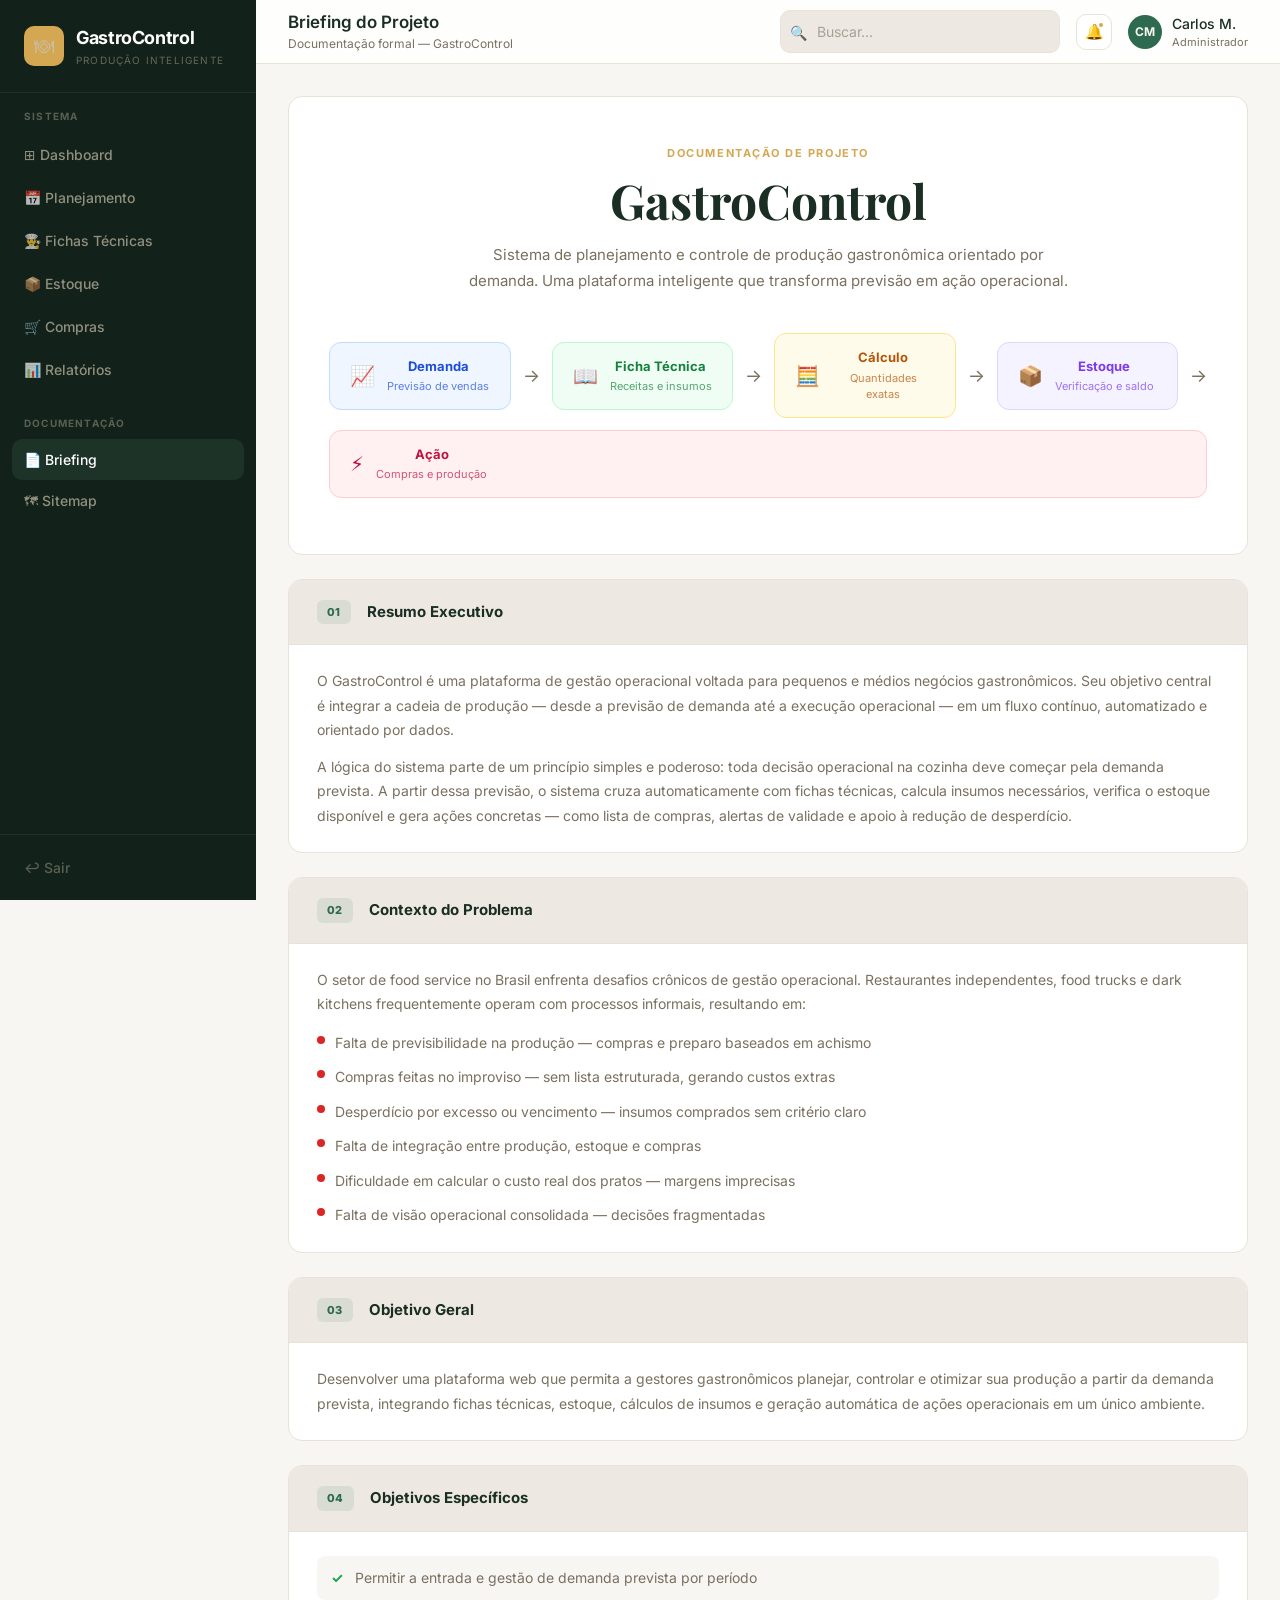
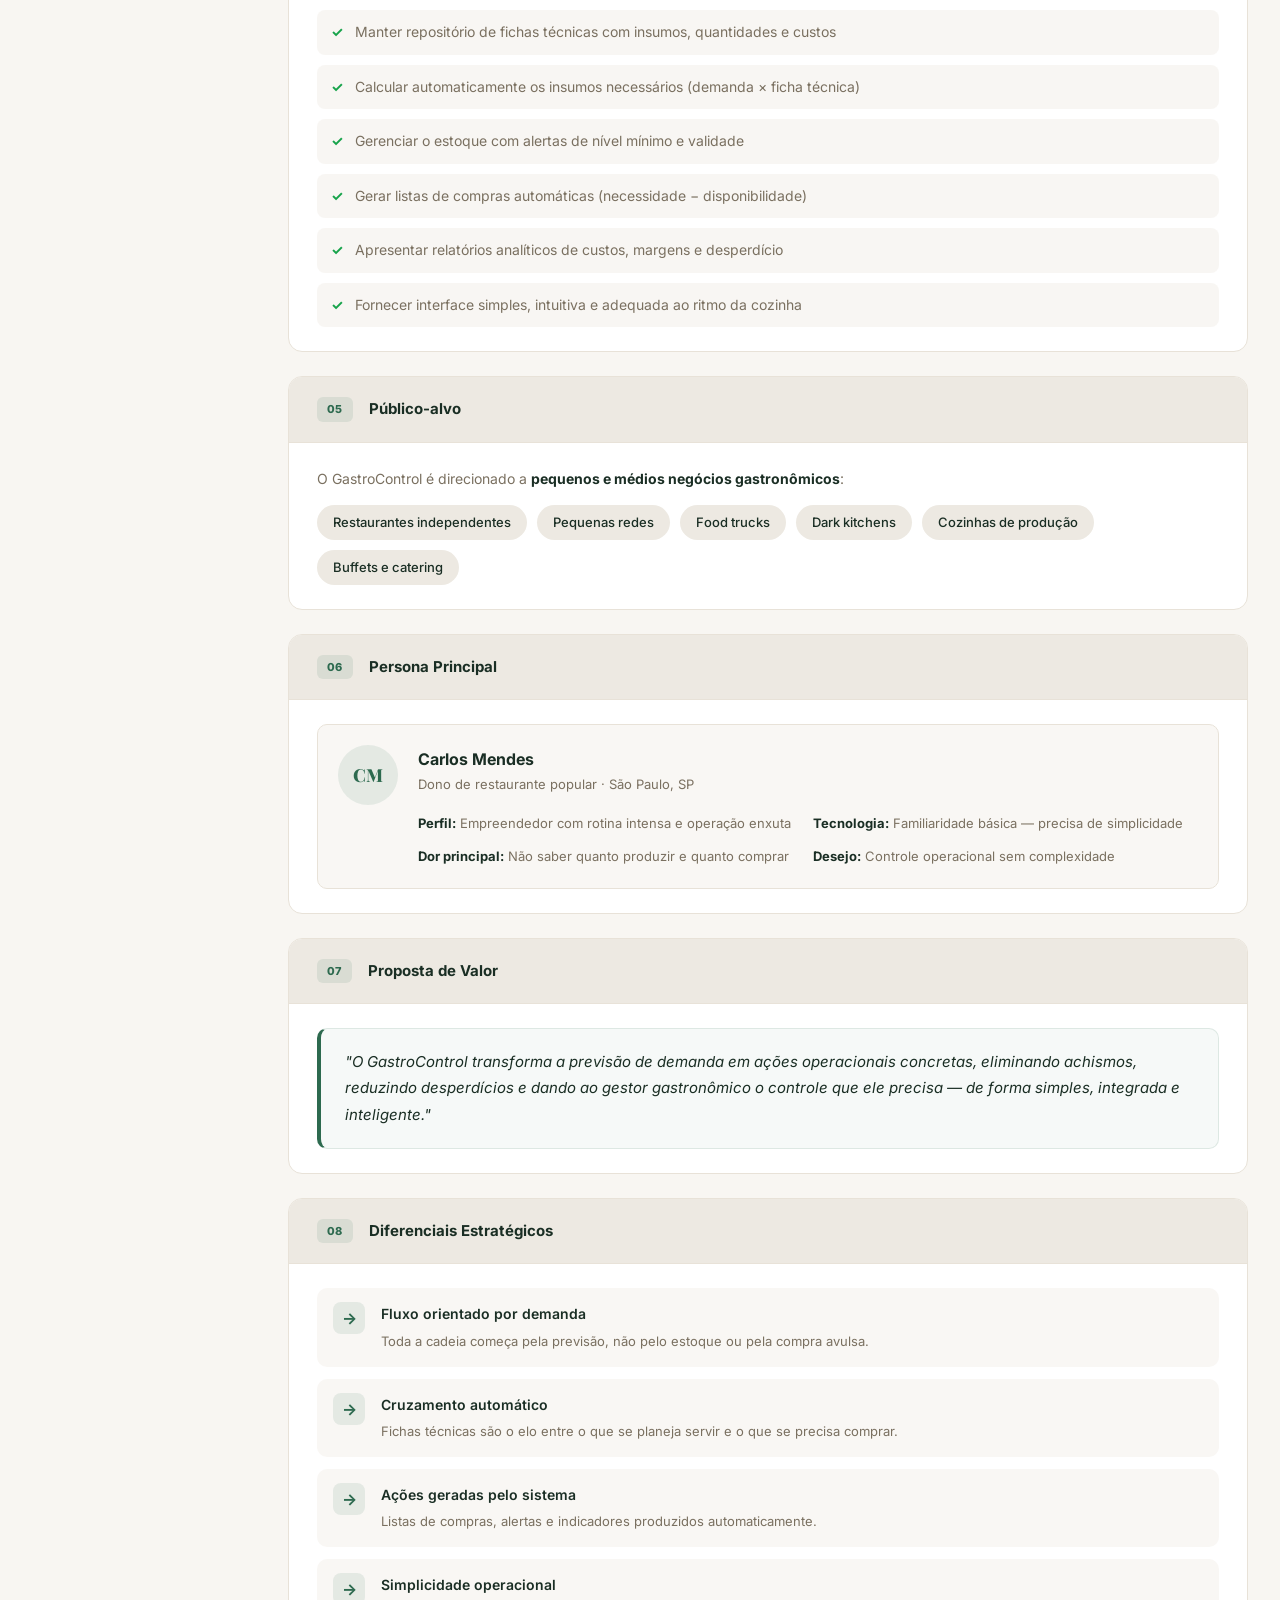
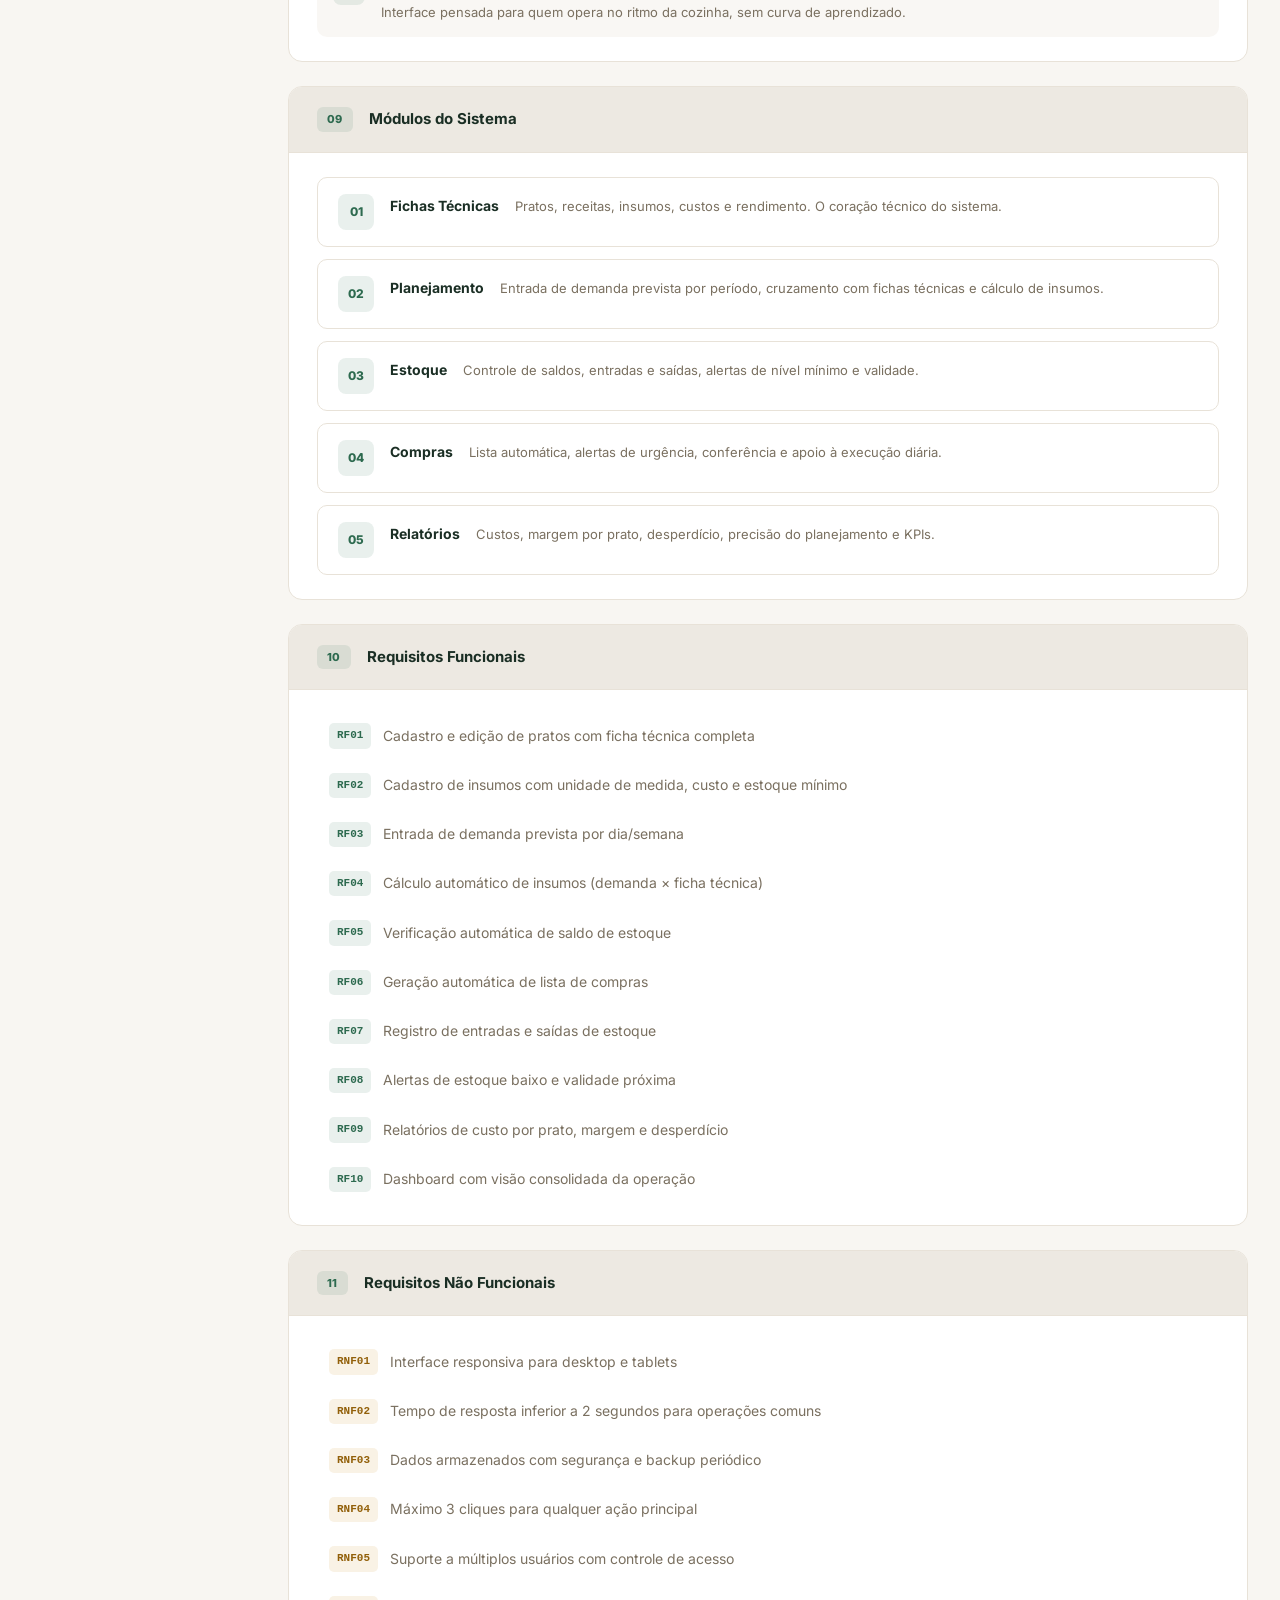
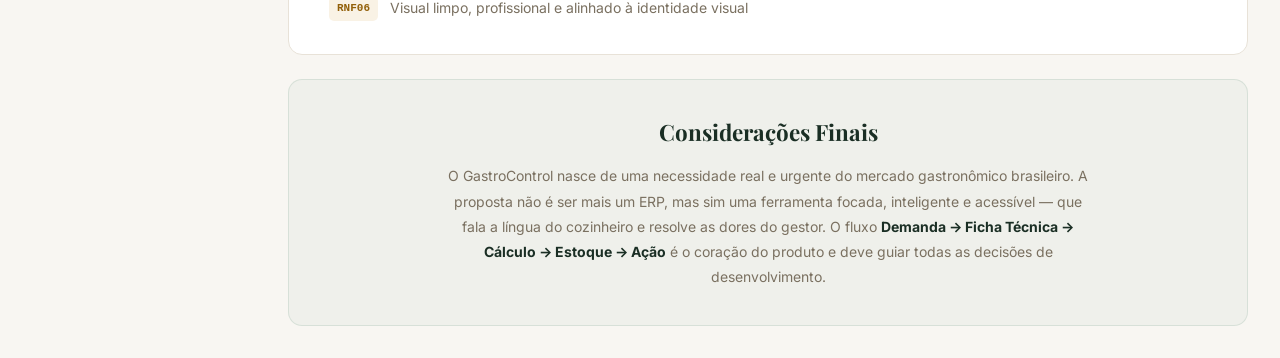
==== commit 8ac78389: "Improve UX: Add consistent header to all pages and remove fade effect on navigation" ====
--- a/briefing.html
+++ b/briefing.html
@@ -43,7 +43,20 @@
         <p class="header-subtitle">Documentação formal — GastroControl</p>
       </div>
       <div class="header-right">
-        <div class="user-avatar">CM</div>
+        <div class="search-box">
+          <span class="search-icon">🔍</span>
+          <input type="text" placeholder="Buscar..." class="input input--search" readonly />
+        </div>
+        <button class="icon-btn notification-btn">
+          🔔 <span class="notif-dot"></span>
+        </button>
+        <div class="user-info">
+          <div class="user-avatar">CM</div>
+          <div>
+            <div class="user-name">Carlos M.</div>
+            <div class="user-role">Administrador</div>
+          </div>
+        </div>
       </div>
     </header>
 
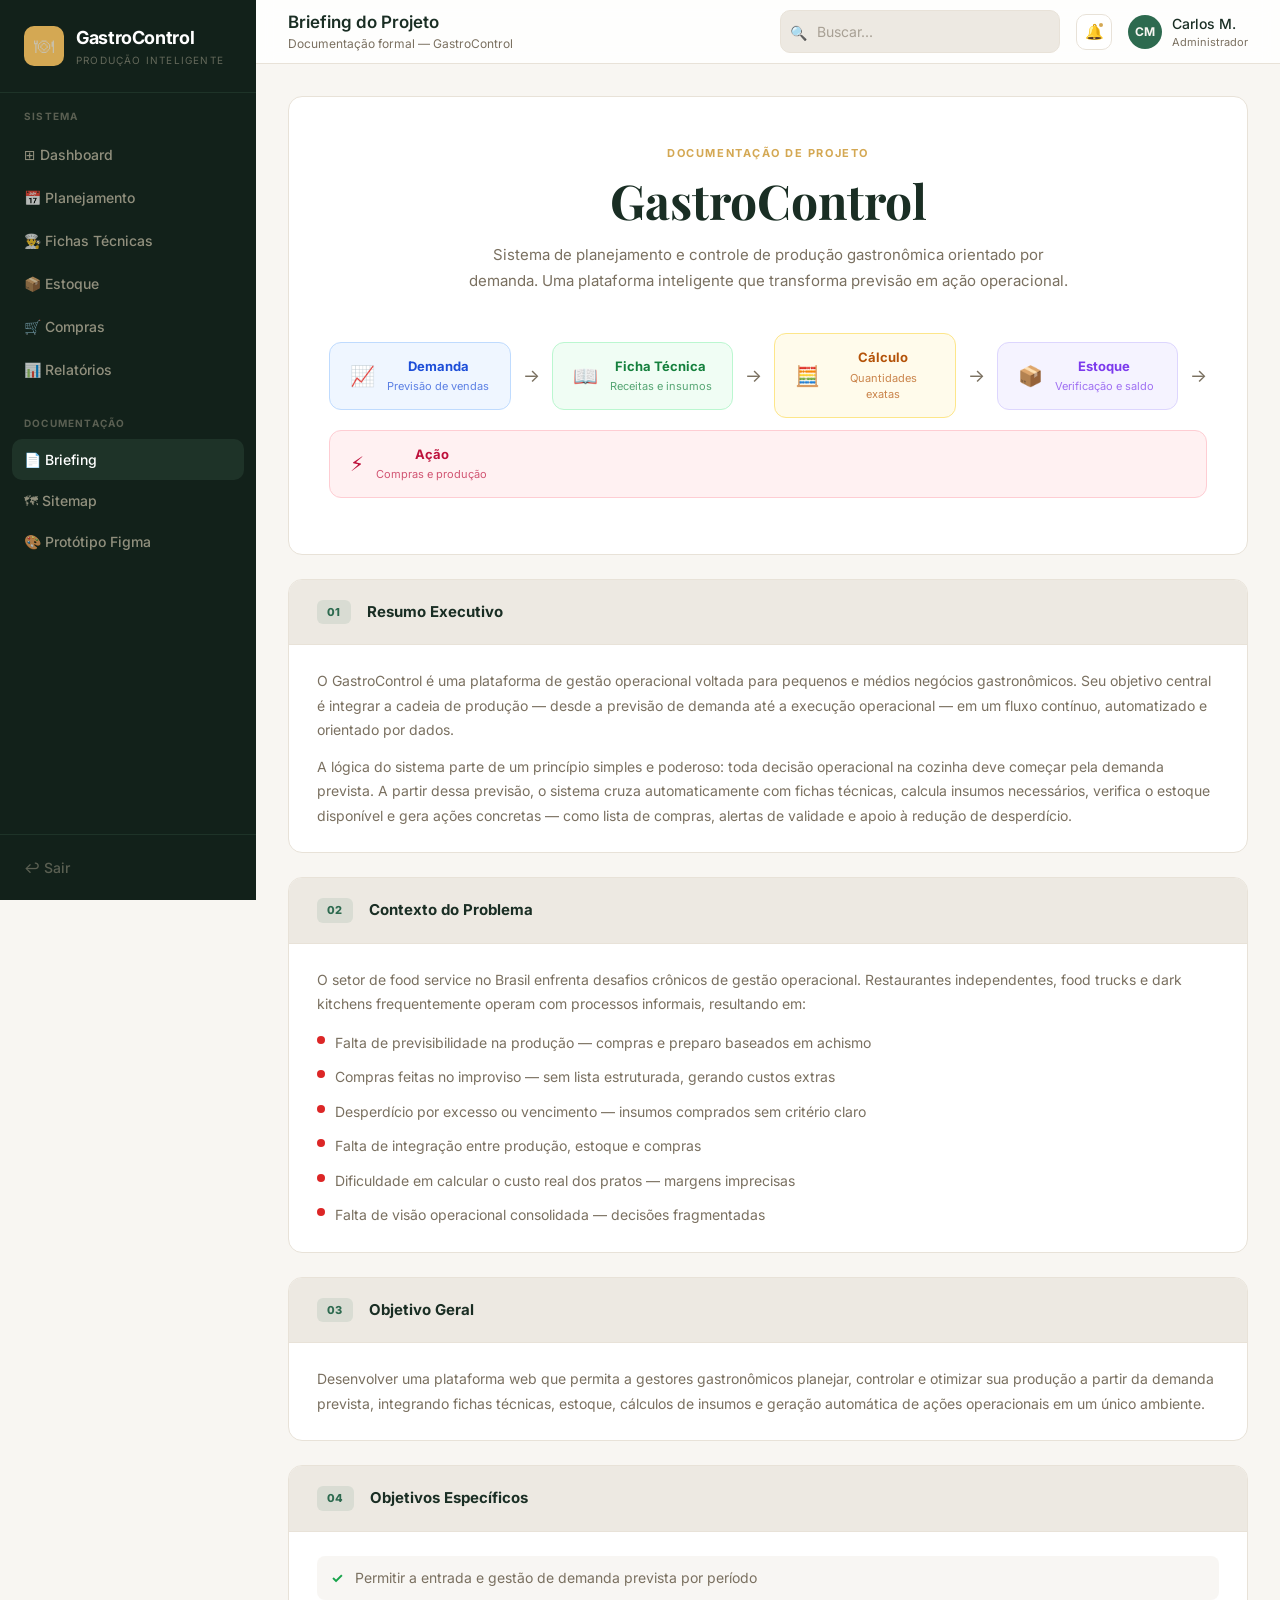
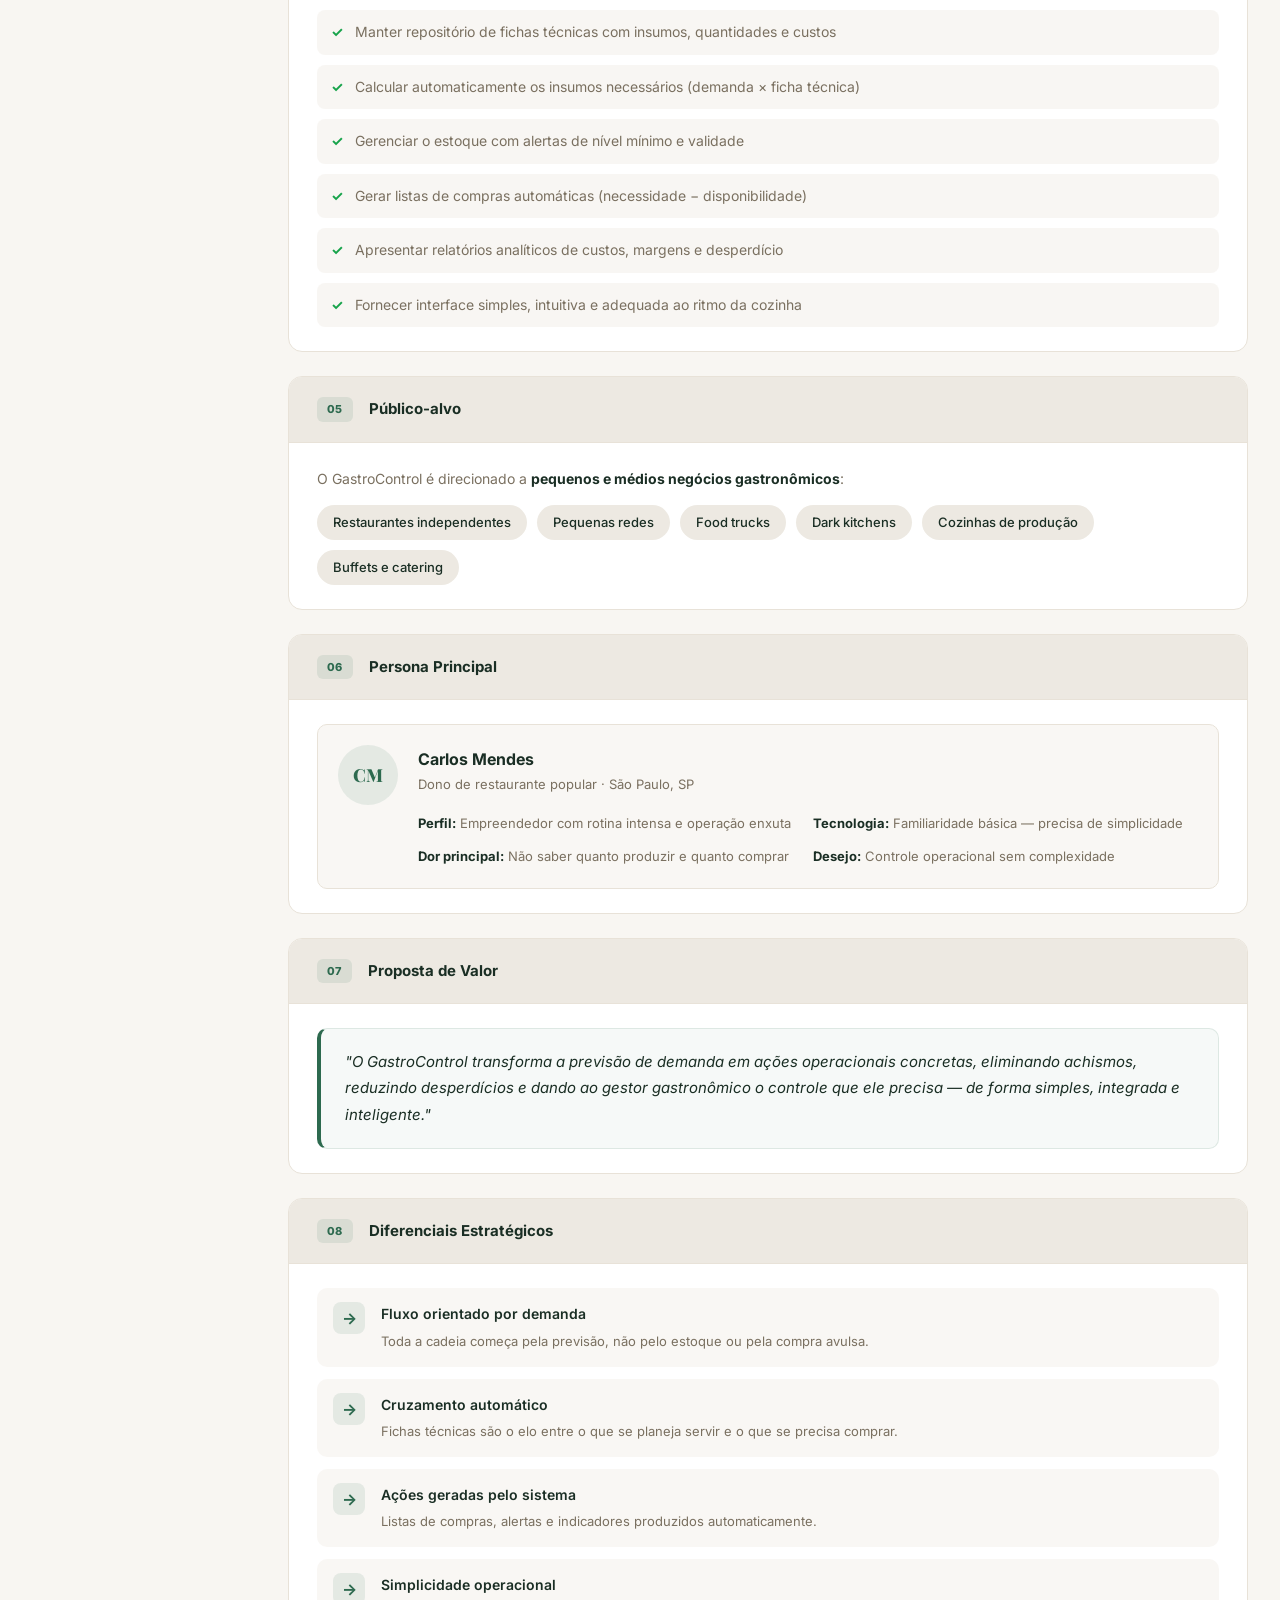
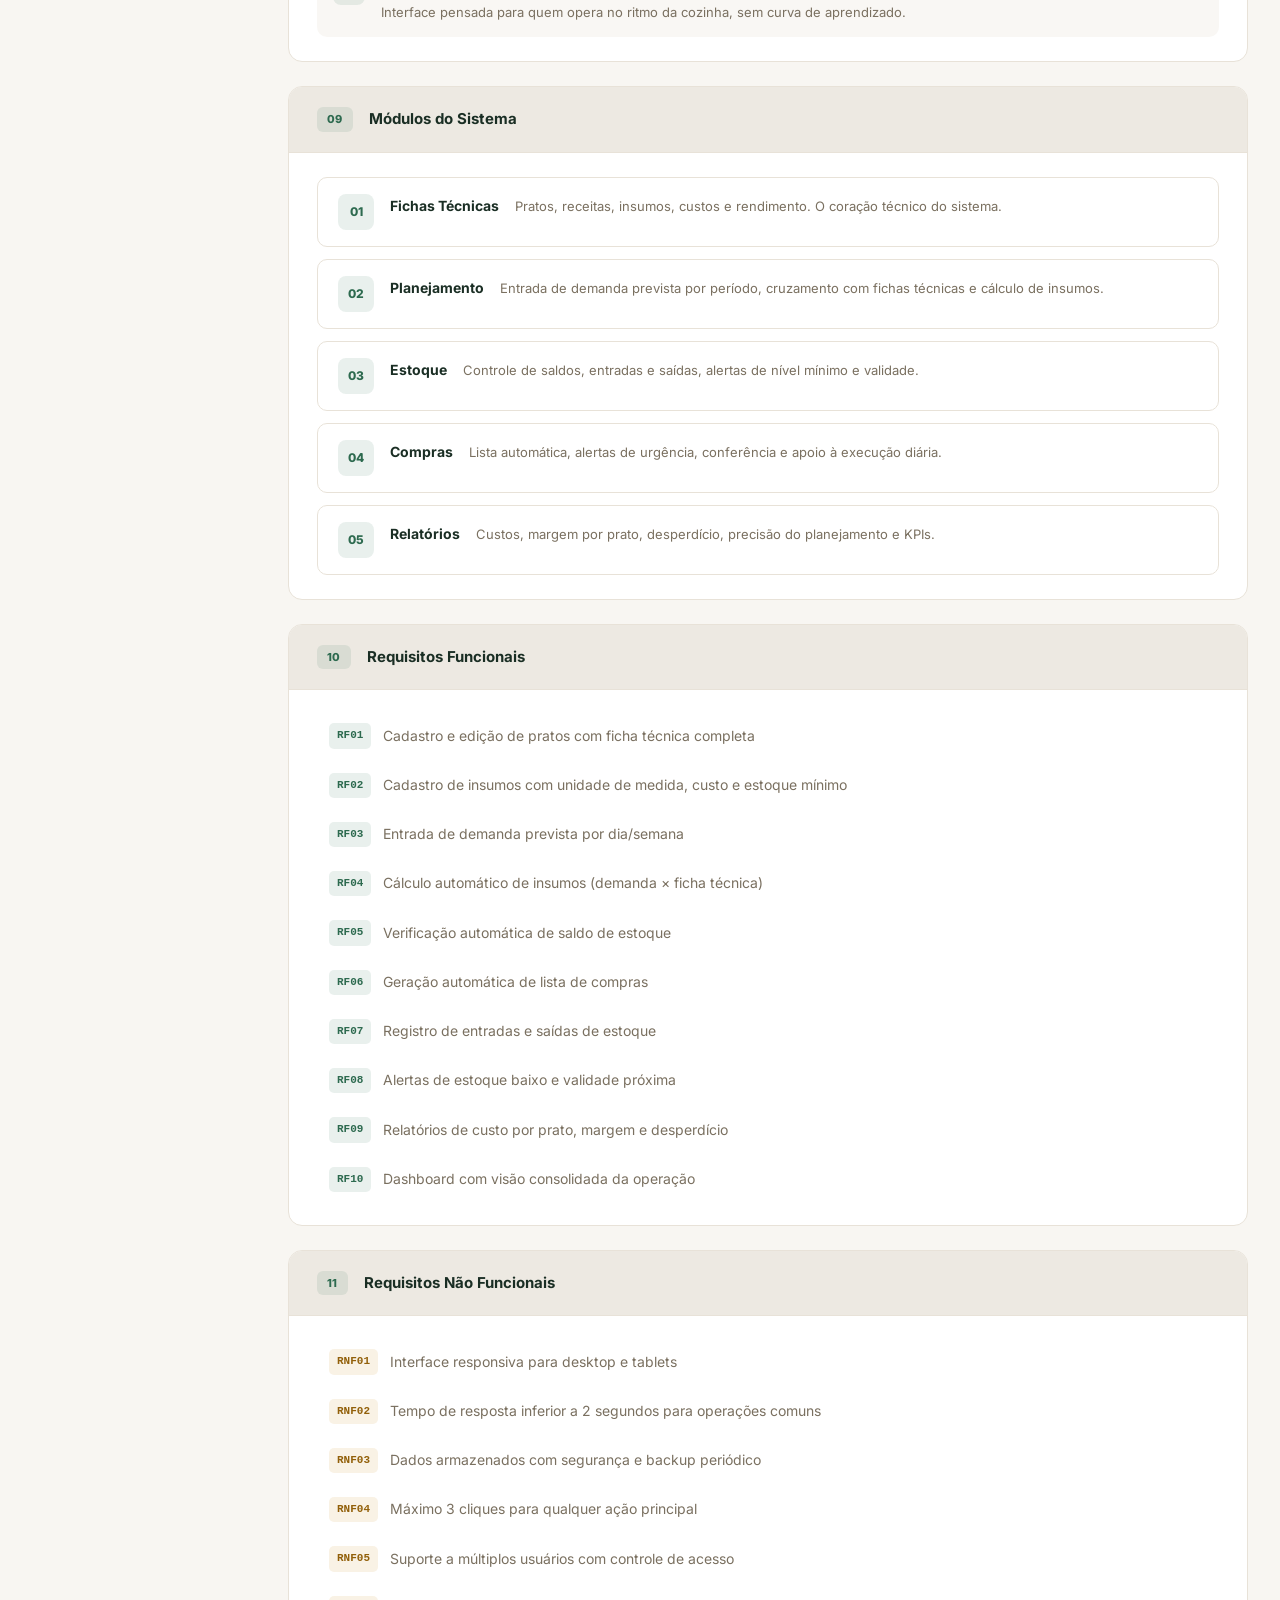
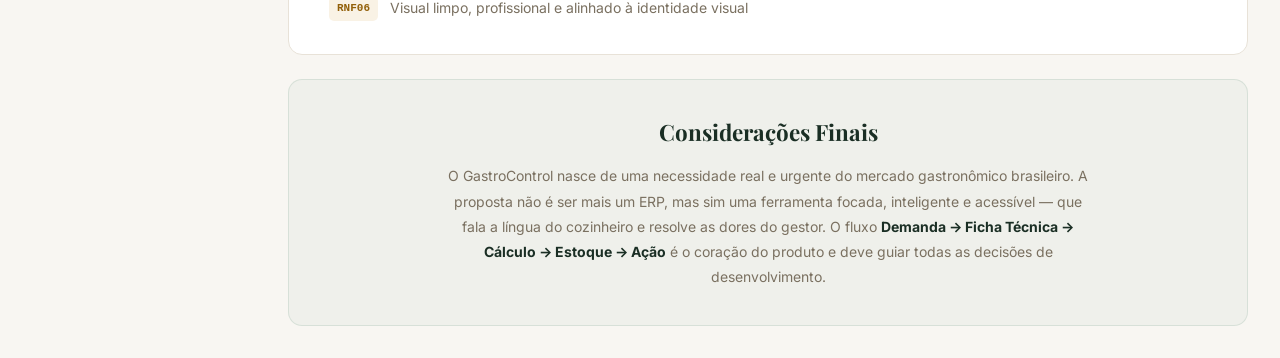
==== commit 2530d42b: "Adicionar link do Protótipo Figma na sidebar de todas as páginas" ====
--- a/briefing.html
+++ b/briefing.html
@@ -29,6 +29,7 @@
         <p class="nav-section-label">Documentação</p>
         <a href="briefing.html" class="nav-item active">📄 Briefing</a>
         <a href="sitemap.html" class="nav-item">🗺 Sitemap</a>
+        <a href="prototype.html" class="nav-item">🎨 Protótipo Figma</a>
       </div>
     </nav>
     <div class="sidebar__footer">
